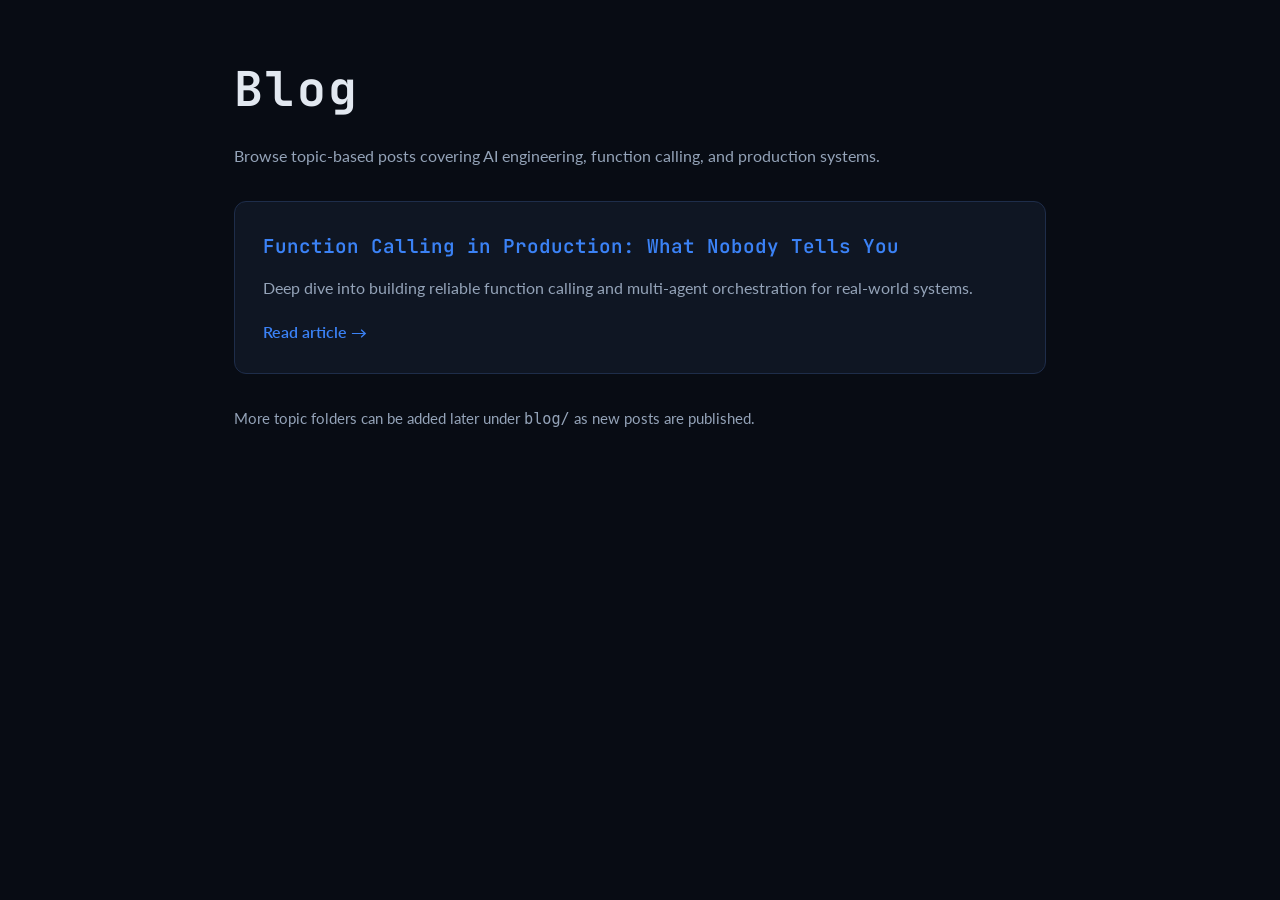
==== blog/index.html @ 5566c1a2 "Refactor code structure for improved readability and maintainability" ====
<!DOCTYPE html>
<html lang="en">
<head>
<meta charset="UTF-8">
<meta name="viewport" content="width=device-width, initial-scale=1.0">
<title>Blog — Brij Mohan</title>
<meta name="description" content="Brij Mohan's blog topics and articles on AI, function calling, and engineering leadership." />
<link rel="preconnect" href="https://fonts.googleapis.com">
<link href="https://fonts.googleapis.com/css2?family=JetBrains+Mono:wght@400;500&family=Lato:wght@300;400;700&display=swap" rel="stylesheet">
<style>
  :root {
    --bg: #080c14;
    --surface: #0f1623;
    --border: #1e2d4a;
    --text: #e2e8f0;
    --muted: #94a3b8;
    --accent: #3b82f6;
    --radius: 12px;
  }
  *, *::before, *::after { box-sizing: border-box; margin: 0; padding: 0; }
  body { min-height: 100vh; background: var(--bg); color: var(--text); font-family: 'Lato', sans-serif; line-height: 1.7; }
  .page { max-width: 860px; margin: 0 auto; padding: 3rem 1.5rem; }
  a { color: var(--accent); text-decoration: none; }
  .heading { margin-bottom: 2rem; }
  .heading h1 { font-family: 'JetBrains Mono', monospace; font-size: clamp(2rem, 4vw, 3rem); letter-spacing: 0.05em; }
  .heading p { color: var(--muted); margin-top: 0.75rem; max-width: 720px; }
  .card { background: var(--surface); border: 1px solid var(--border); border-radius: var(--radius); padding: 1.75rem; margin-bottom: 1rem; }
  .card h2 { font-family: 'JetBrains Mono', monospace; font-size: 1.2rem; margin-bottom: 0.75rem; }
  .card p { color: var(--muted); margin-bottom: 1rem; }
  .card a { font-weight: 600; }
  .note { color: var(--muted); font-size: 0.95rem; margin-top: 2rem; }
  @media (max-width: 640px) { .page { padding: 2rem 1rem; } }
</style>
</head>
<body>
  <main class="page">
    <div class="heading">
      <h1>Blog</h1>
      <p>Browse topic-based posts covering AI engineering, function calling, and production systems.</p>
    </div>

    <article class="card">
      <h2><a href="./function-calling/">Function Calling in Production: What Nobody Tells You</a></h2>
      <p>Deep dive into building reliable function calling and multi-agent orchestration for real-world systems.</p>
      <a href="./function-calling/">Read article →</a>
    </article>

    <div class="note">More topic folders can be added later under <code>blog/</code> as new posts are published.</div>
  </main>
</body>
</html>
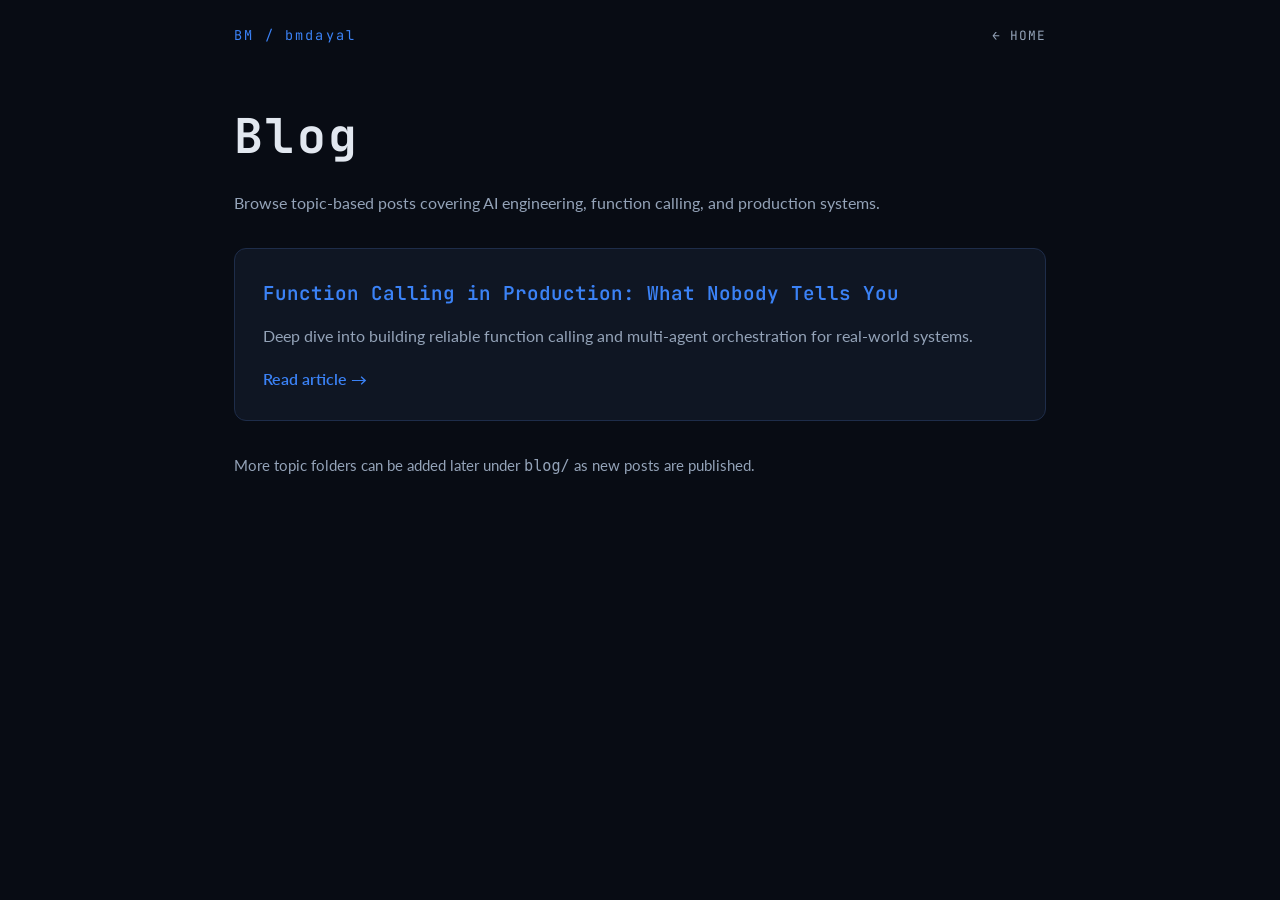
==== commit 78316d63: "Add navigation bar to blog and function calling pages for improved user experience" ====
--- a/blog/index.html
+++ b/blog/index.html
@@ -19,6 +19,10 @@
   }
   *, *::before, *::after { box-sizing: border-box; margin: 0; padding: 0; }
   body { min-height: 100vh; background: var(--bg); color: var(--text); font-family: 'Lato', sans-serif; line-height: 1.7; }
+  .page-nav { display: flex; align-items: center; justify-content: space-between; max-width: 860px; margin: 0 auto; padding: 1.5rem 1.5rem 0; gap: 1rem; }
+  .nav-logo { font-family: 'JetBrains Mono', monospace; font-size: 0.85rem; letter-spacing: 0.16em; color: var(--accent); text-decoration: none; }
+  .nav-back { font-family: 'JetBrains Mono', monospace; font-size: 0.8rem; color: var(--muted); text-decoration: none; text-transform: uppercase; letter-spacing: 0.08em; }
+  .nav-back:hover { color: var(--text); }
   .page { max-width: 860px; margin: 0 auto; padding: 3rem 1.5rem; }
   a { color: var(--accent); text-decoration: none; }
   .heading { margin-bottom: 2rem; }
@@ -33,6 +37,10 @@
 </style>
 </head>
 <body>
+  <nav class="page-nav">
+    <a href="/" class="nav-logo">BM / bmdayal</a>
+    <a href="/" class="nav-back">← Home</a>
+  </nav>
   <main class="page">
     <div class="heading">
       <h1>Blog</h1>
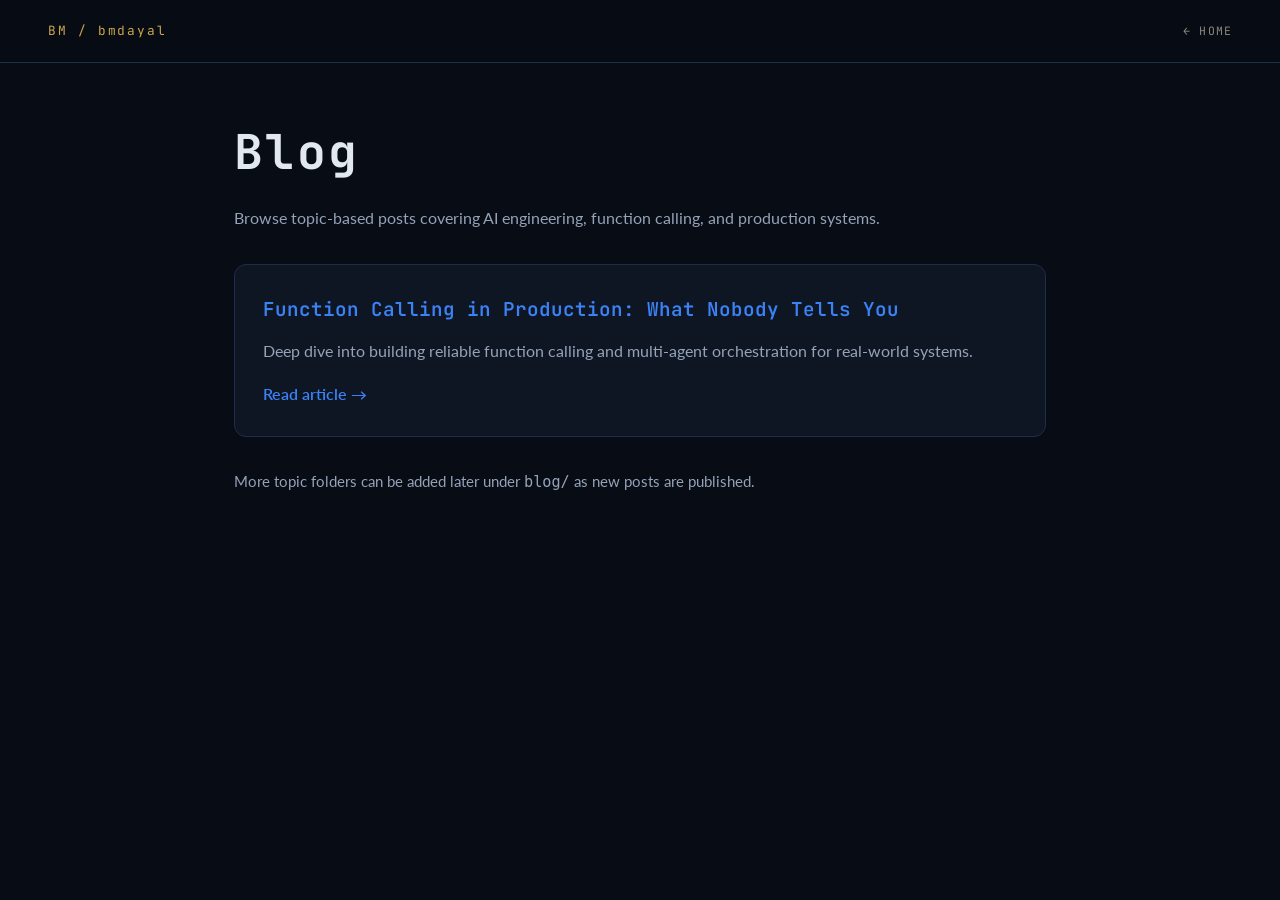
==== commit 5492fb8f: "Add sticky navigation and custom CSS properties for improved layout and design" ====
--- a/blog/index.html
+++ b/blog/index.html
@@ -15,14 +15,22 @@
     --text: #e2e8f0;
     --muted: #94a3b8;
     --accent: #3b82f6;
+    --gold: #c9a84c;
+    --text-dim: #8a8880;
     --radius: 12px;
   }
   *, *::before, *::after { box-sizing: border-box; margin: 0; padding: 0; }
   body { min-height: 100vh; background: var(--bg); color: var(--text); font-family: 'Lato', sans-serif; line-height: 1.7; }
-  .page-nav { display: flex; align-items: center; justify-content: space-between; max-width: 860px; margin: 0 auto; padding: 1.5rem 1.5rem 0; gap: 1rem; }
-  .nav-logo { font-family: 'JetBrains Mono', monospace; font-size: 0.85rem; letter-spacing: 0.16em; color: var(--accent); text-decoration: none; }
-  .nav-back { font-family: 'JetBrains Mono', monospace; font-size: 0.8rem; color: var(--muted); text-decoration: none; text-transform: uppercase; letter-spacing: 0.08em; }
-  .nav-back:hover { color: var(--text); }
+  nav {
+    position: sticky; top: 0; z-index: 100;
+    display: flex; align-items: center; justify-content: space-between;
+    padding: 1.25rem 3rem;
+    background: rgba(8,12,20,0.92); backdrop-filter: blur(12px);
+    border-bottom: 1px solid var(--border);
+  }
+  .nav-logo { font-family: 'JetBrains Mono', monospace; font-size: 0.8rem; letter-spacing: 0.15em; color: var(--gold); text-decoration: none; }
+  .nav-back { font-family: 'JetBrains Mono', monospace; font-size: 0.72rem; letter-spacing: 0.1em; color: var(--text-dim); text-decoration: none; text-transform: uppercase; transition: color 0.2s; }
+  .nav-back:hover { color: var(--gold); }
   .page { max-width: 860px; margin: 0 auto; padding: 3rem 1.5rem; }
   a { color: var(--accent); text-decoration: none; }
   .heading { margin-bottom: 2rem; }
@@ -37,7 +45,7 @@
 </style>
 </head>
 <body>
-  <nav class="page-nav">
+  <nav>
     <a href="/" class="nav-logo">BM / bmdayal</a>
     <a href="/" class="nav-back">← Home</a>
   </nav>
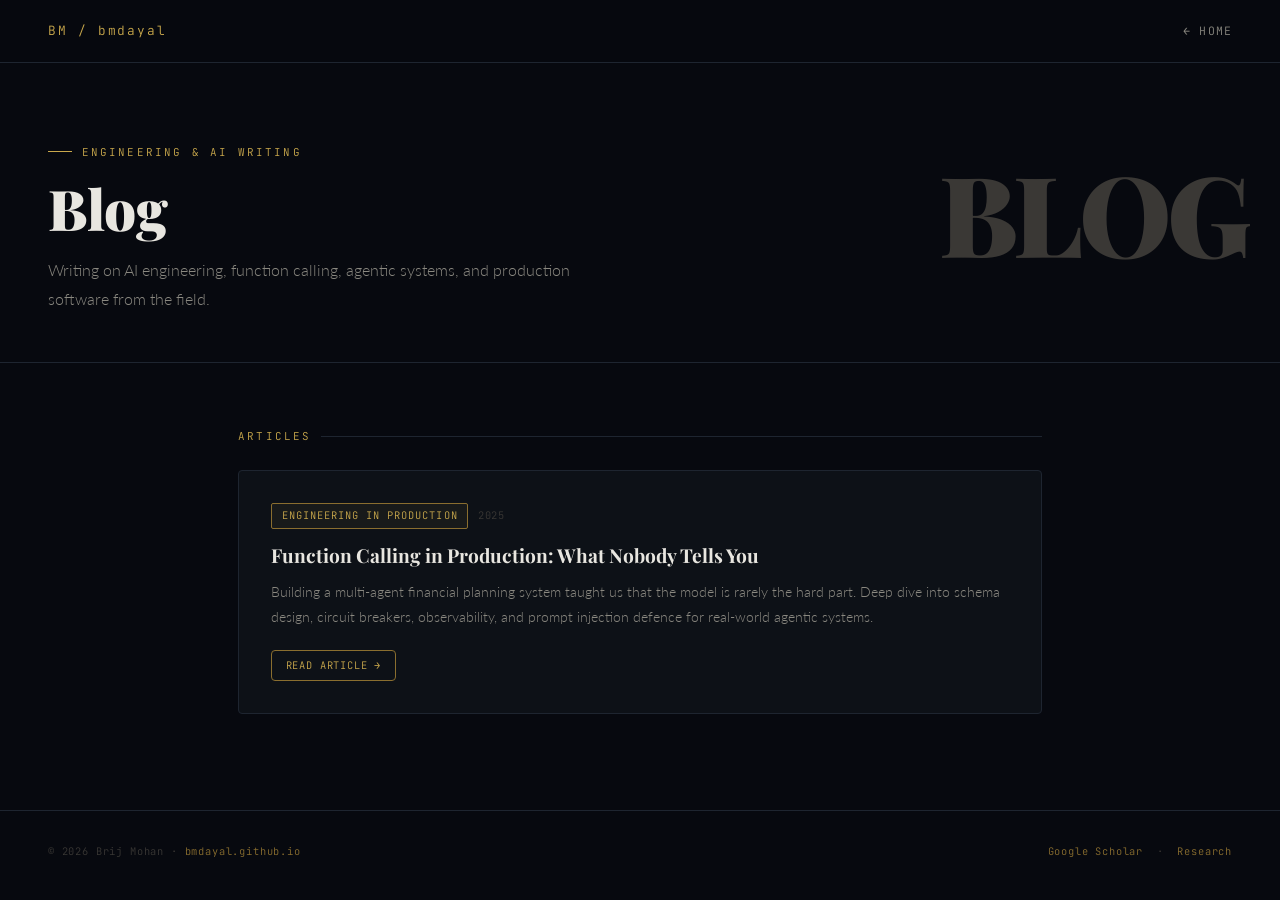
==== commit 6782d5b4: "Refactor navigation and layout for improved user experience and design consistency" ====
--- a/blog/index.html
+++ b/blog/index.html
@@ -1,67 +1,154 @@
 <!DOCTYPE html>
 <html lang="en">
 <head>
-<meta charset="UTF-8">
-<meta name="viewport" content="width=device-width, initial-scale=1.0">
-<title>Blog — Brij Mohan</title>
-<meta name="description" content="Brij Mohan's blog topics and articles on AI, function calling, and engineering leadership." />
-<link rel="preconnect" href="https://fonts.googleapis.com">
-<link href="https://fonts.googleapis.com/css2?family=JetBrains+Mono:wght@400;500&family=Lato:wght@300;400;700&display=swap" rel="stylesheet">
-<style>
-  :root {
-    --bg: #080c14;
-    --surface: #0f1623;
-    --border: #1e2d4a;
-    --text: #e2e8f0;
-    --muted: #94a3b8;
-    --accent: #3b82f6;
-    --gold: #c9a84c;
-    --text-dim: #8a8880;
-    --radius: 12px;
-  }
-  *, *::before, *::after { box-sizing: border-box; margin: 0; padding: 0; }
-  body { min-height: 100vh; background: var(--bg); color: var(--text); font-family: 'Lato', sans-serif; line-height: 1.7; }
-  nav {
-    position: sticky; top: 0; z-index: 100;
-    display: flex; align-items: center; justify-content: space-between;
-    padding: 1.25rem 3rem;
-    background: rgba(8,12,20,0.92); backdrop-filter: blur(12px);
-    border-bottom: 1px solid var(--border);
-  }
-  .nav-logo { font-family: 'JetBrains Mono', monospace; font-size: 0.8rem; letter-spacing: 0.15em; color: var(--gold); text-decoration: none; }
-  .nav-back { font-family: 'JetBrains Mono', monospace; font-size: 0.72rem; letter-spacing: 0.1em; color: var(--text-dim); text-decoration: none; text-transform: uppercase; transition: color 0.2s; }
-  .nav-back:hover { color: var(--gold); }
-  .page { max-width: 860px; margin: 0 auto; padding: 3rem 1.5rem; }
-  a { color: var(--accent); text-decoration: none; }
-  .heading { margin-bottom: 2rem; }
-  .heading h1 { font-family: 'JetBrains Mono', monospace; font-size: clamp(2rem, 4vw, 3rem); letter-spacing: 0.05em; }
-  .heading p { color: var(--muted); margin-top: 0.75rem; max-width: 720px; }
-  .card { background: var(--surface); border: 1px solid var(--border); border-radius: var(--radius); padding: 1.75rem; margin-bottom: 1rem; }
-  .card h2 { font-family: 'JetBrains Mono', monospace; font-size: 1.2rem; margin-bottom: 0.75rem; }
-  .card p { color: var(--muted); margin-bottom: 1rem; }
-  .card a { font-weight: 600; }
-  .note { color: var(--muted); font-size: 0.95rem; margin-top: 2rem; }
-  @media (max-width: 640px) { .page { padding: 2rem 1rem; } }
-</style>
+  <meta charset="UTF-8" />
+  <meta name="viewport" content="width=device-width, initial-scale=1.0" />
+  <title>Blog — Brij Mohan</title>
+  <meta name="description" content="Brij Mohan's writing on AI engineering, function calling, agentic systems, and production software." />
+  <link rel="preconnect" href="https://fonts.googleapis.com" />
+  <link href="https://fonts.googleapis.com/css2?family=Playfair+Display:wght@400;700;900&family=JetBrains+Mono:wght@300;400;500&family=Lato:wght@300;400;700&display=swap" rel="stylesheet" />
+  <style>
+    *, *::before, *::after { box-sizing: border-box; margin: 0; padding: 0; }
+    :root {
+      --bg: #07090f; --bg2: #0d1117; --bg3: #131922;
+      --gold: #c9a84c; --gold-dim: #8a6e2f;
+      --text: #e8e6e0; --text-dim: #8a8880; --text-faint: #3a3835;
+      --border: #1e2530; --radius: 4px;
+    }
+    body { background: var(--bg); color: var(--text); font-family: 'Lato', sans-serif; font-weight: 300; line-height: 1.7; }
+
+    nav {
+      position: sticky; top: 0; z-index: 100;
+      display: flex; align-items: center; justify-content: space-between;
+      padding: 1.25rem 3rem;
+      background: rgba(7,9,15,0.92); backdrop-filter: blur(12px);
+      border-bottom: 1px solid var(--border);
+    }
+    .nav-logo { font-family: 'JetBrains Mono', monospace; font-size: 0.8rem; color: var(--gold); letter-spacing: 0.15em; text-decoration: none; }
+    .nav-back { font-family: 'JetBrains Mono', monospace; font-size: 0.72rem; letter-spacing: 0.1em; color: var(--text-dim); text-decoration: none; text-transform: uppercase; transition: color 0.2s; }
+    .nav-back:hover { color: var(--gold); }
+
+    .page-hero {
+      padding: 5rem 3rem 3rem; border-bottom: 1px solid var(--border);
+      position: relative; overflow: hidden;
+    }
+    .page-hero::before {
+      content: 'BLOG';
+      position: absolute; right: 2rem; top: 50%; transform: translateY(-50%);
+      font-family: 'Playfair Display', serif; font-size: 7rem; font-weight: 900;
+      color: var(--text-faint); letter-spacing: -0.04em; pointer-events: none; user-select: none;
+    }
+    .page-eyebrow {
+      font-family: 'JetBrains Mono', monospace; font-size: 0.68rem; letter-spacing: 0.2em;
+      color: var(--gold); text-transform: uppercase; margin-bottom: 1rem;
+      display: flex; align-items: center; gap: 0.6rem;
+    }
+    .page-eyebrow::before { content: ''; display: inline-block; width: 24px; height: 1px; background: var(--gold); }
+    .page-title { font-family: 'Playfair Display', serif; font-size: clamp(2rem, 5vw, 3.5rem); font-weight: 900; line-height: 1.1; margin-bottom: 1rem; }
+    .page-subtitle { font-size: 1rem; color: var(--text-dim); max-width: 560px; line-height: 1.85; }
+
+    .content { max-width: 900px; margin: 0 auto; padding: 4rem 3rem; }
+
+    .section-label {
+      font-family: 'JetBrains Mono', monospace; font-size: 0.68rem; letter-spacing: 0.2em;
+      color: var(--gold); text-transform: uppercase; margin-bottom: 1.5rem;
+      display: flex; align-items: center; gap: 0.6rem;
+    }
+    .section-label::after { content: ''; flex: 1; height: 1px; background: var(--border); }
+
+    .posts { display: flex; flex-direction: column; gap: 1.5rem; }
+
+    .post-card {
+      background: var(--bg2); border: 1px solid var(--border); border-radius: var(--radius);
+      padding: 2rem; text-decoration: none; color: inherit; display: block;
+      transition: border-color 0.2s, background 0.2s;
+    }
+    .post-card:hover { border-color: var(--gold-dim); background: var(--bg3); }
+
+    .post-meta {
+      display: flex; flex-wrap: wrap; gap: 0.6rem; align-items: center; margin-bottom: 0.85rem;
+    }
+    .post-tag {
+      font-family: 'JetBrains Mono', monospace; font-size: 0.65rem; letter-spacing: 0.1em;
+      text-transform: uppercase; color: var(--gold);
+      border: 1px solid var(--gold-dim); background: rgba(201,168,76,0.06);
+      padding: 0.2rem 0.6rem; border-radius: 2px;
+    }
+    .post-date {
+      font-family: 'JetBrains Mono', monospace; font-size: 0.65rem; letter-spacing: 0.08em;
+      color: var(--text-faint);
+    }
+    .post-title {
+      font-family: 'Playfair Display', serif; font-size: 1.2rem; font-weight: 700;
+      color: var(--text); margin-bottom: 0.6rem; line-height: 1.4;
+    }
+    .post-desc {
+      font-size: 0.875rem; color: var(--text-dim); line-height: 1.8; margin-bottom: 1.25rem;
+    }
+    .post-link {
+      font-family: 'JetBrains Mono', monospace; font-size: 0.65rem; letter-spacing: 0.08em;
+      text-transform: uppercase; color: var(--gold);
+      border: 1px solid var(--gold-dim); padding: 0.35rem 0.85rem; border-radius: var(--radius);
+      display: inline-block; transition: background 0.2s;
+    }
+    .post-card:hover .post-link { background: rgba(201,168,76,0.08); }
+
+    footer {
+      padding: 2rem 3rem; border-top: 1px solid var(--border);
+      display: flex; align-items: center; justify-content: space-between; margin-top: 2rem;
+    }
+    footer p { font-family: 'JetBrains Mono', monospace; font-size: 0.65rem; letter-spacing: 0.08em; color: var(--text-faint); }
+    footer a { color: var(--gold-dim); text-decoration: none; }
+    footer a:hover { color: var(--gold); }
+
+    @media (max-width: 768px) {
+      nav { padding: 1rem 1.5rem; }
+      .page-hero { padding: 4rem 1.5rem 2rem; }
+      .page-hero::before { display: none; }
+      .content { padding: 2rem 1.5rem; }
+      footer { flex-direction: column; gap: 0.5rem; }
+    }
+  </style>
 </head>
 <body>
+
   <nav>
     <a href="/" class="nav-logo">BM / bmdayal</a>
     <a href="/" class="nav-back">← Home</a>
   </nav>
-  <main class="page">
-    <div class="heading">
-      <h1>Blog</h1>
-      <p>Browse topic-based posts covering AI engineering, function calling, and production systems.</p>
+
+  <div class="page-hero">
+    <div class="page-eyebrow">Engineering &amp; AI Writing</div>
+    <h1 class="page-title">Blog</h1>
+    <p class="page-subtitle">
+      Writing on AI engineering, function calling, agentic systems, and production software from the field.
+    </p>
+  </div>
+
+  <div class="content">
+    <div class="section-label">Articles</div>
+    <div class="posts">
+
+      <a href="./function-calling/" class="post-card">
+        <div class="post-meta">
+          <span class="post-tag">Engineering in Production</span>
+          <span class="post-date">2025</span>
+        </div>
+        <div class="post-title">Function Calling in Production: What Nobody Tells You</div>
+        <div class="post-desc">
+          Building a multi-agent financial planning system taught us that the model is rarely the hard part.
+          Deep dive into schema design, circuit breakers, observability, and prompt injection defence for real-world agentic systems.
+        </div>
+        <span class="post-link">Read article →</span>
+      </a>
+
     </div>
+  </div>
 
-    <article class="card">
-      <h2><a href="./function-calling/">Function Calling in Production: What Nobody Tells You</a></h2>
-      <p>Deep dive into building reliable function calling and multi-agent orchestration for real-world systems.</p>
-      <a href="./function-calling/">Read article →</a>
-    </article>
+  <footer>
+    <p>© 2026 Brij Mohan · <a href="/">bmdayal.github.io</a></p>
+    <p><a href="https://scholar.google.com/citations?user=OJgNT_oAAAAJ&hl=en" target="_blank">Google Scholar</a> &nbsp;·&nbsp; <a href="/research/">Research</a></p>
+  </footer>
 
-    <div class="note">More topic folders can be added later under <code>blog/</code> as new posts are published.</div>
-  </main>
 </body>
 </html>
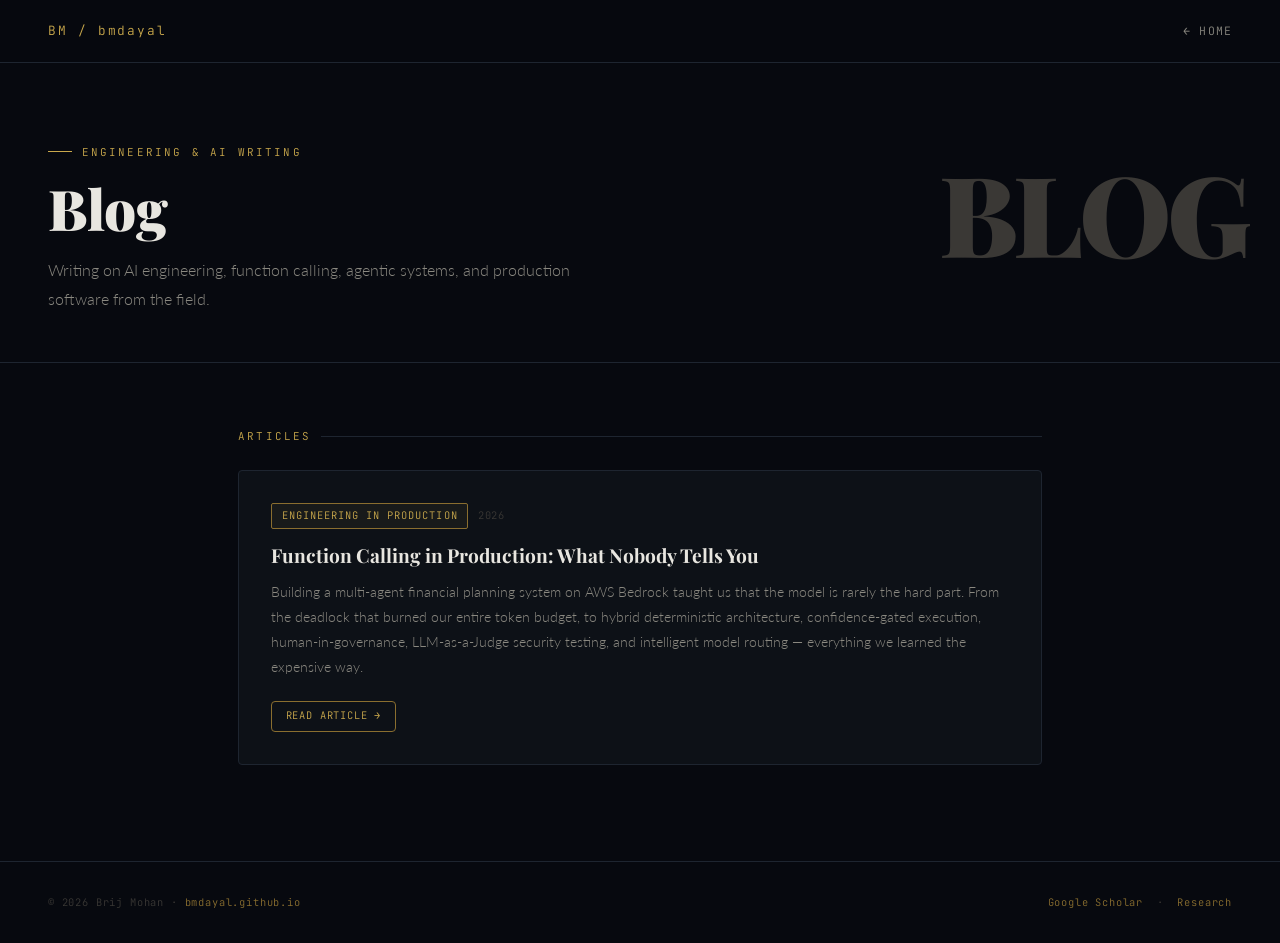
==== commit 1b5ec1cc: "Update publication year and enhance article description for clarity and detail" ====
--- a/blog/index.html
+++ b/blog/index.html
@@ -132,12 +132,13 @@
       <a href="./function-calling/" class="post-card">
         <div class="post-meta">
           <span class="post-tag">Engineering in Production</span>
-          <span class="post-date">2025</span>
+          <span class="post-date">2026</span>
         </div>
         <div class="post-title">Function Calling in Production: What Nobody Tells You</div>
         <div class="post-desc">
-          Building a multi-agent financial planning system taught us that the model is rarely the hard part.
-          Deep dive into schema design, circuit breakers, observability, and prompt injection defence for real-world agentic systems.
+          Building a multi-agent financial planning system on AWS Bedrock taught us that the model is rarely the hard part.
+          From the deadlock that burned our entire token budget, to hybrid deterministic architecture, confidence-gated execution,
+          human-in-governance, LLM-as-a-Judge security testing, and intelligent model routing — everything we learned the expensive way.
         </div>
         <span class="post-link">Read article →</span>
       </a>
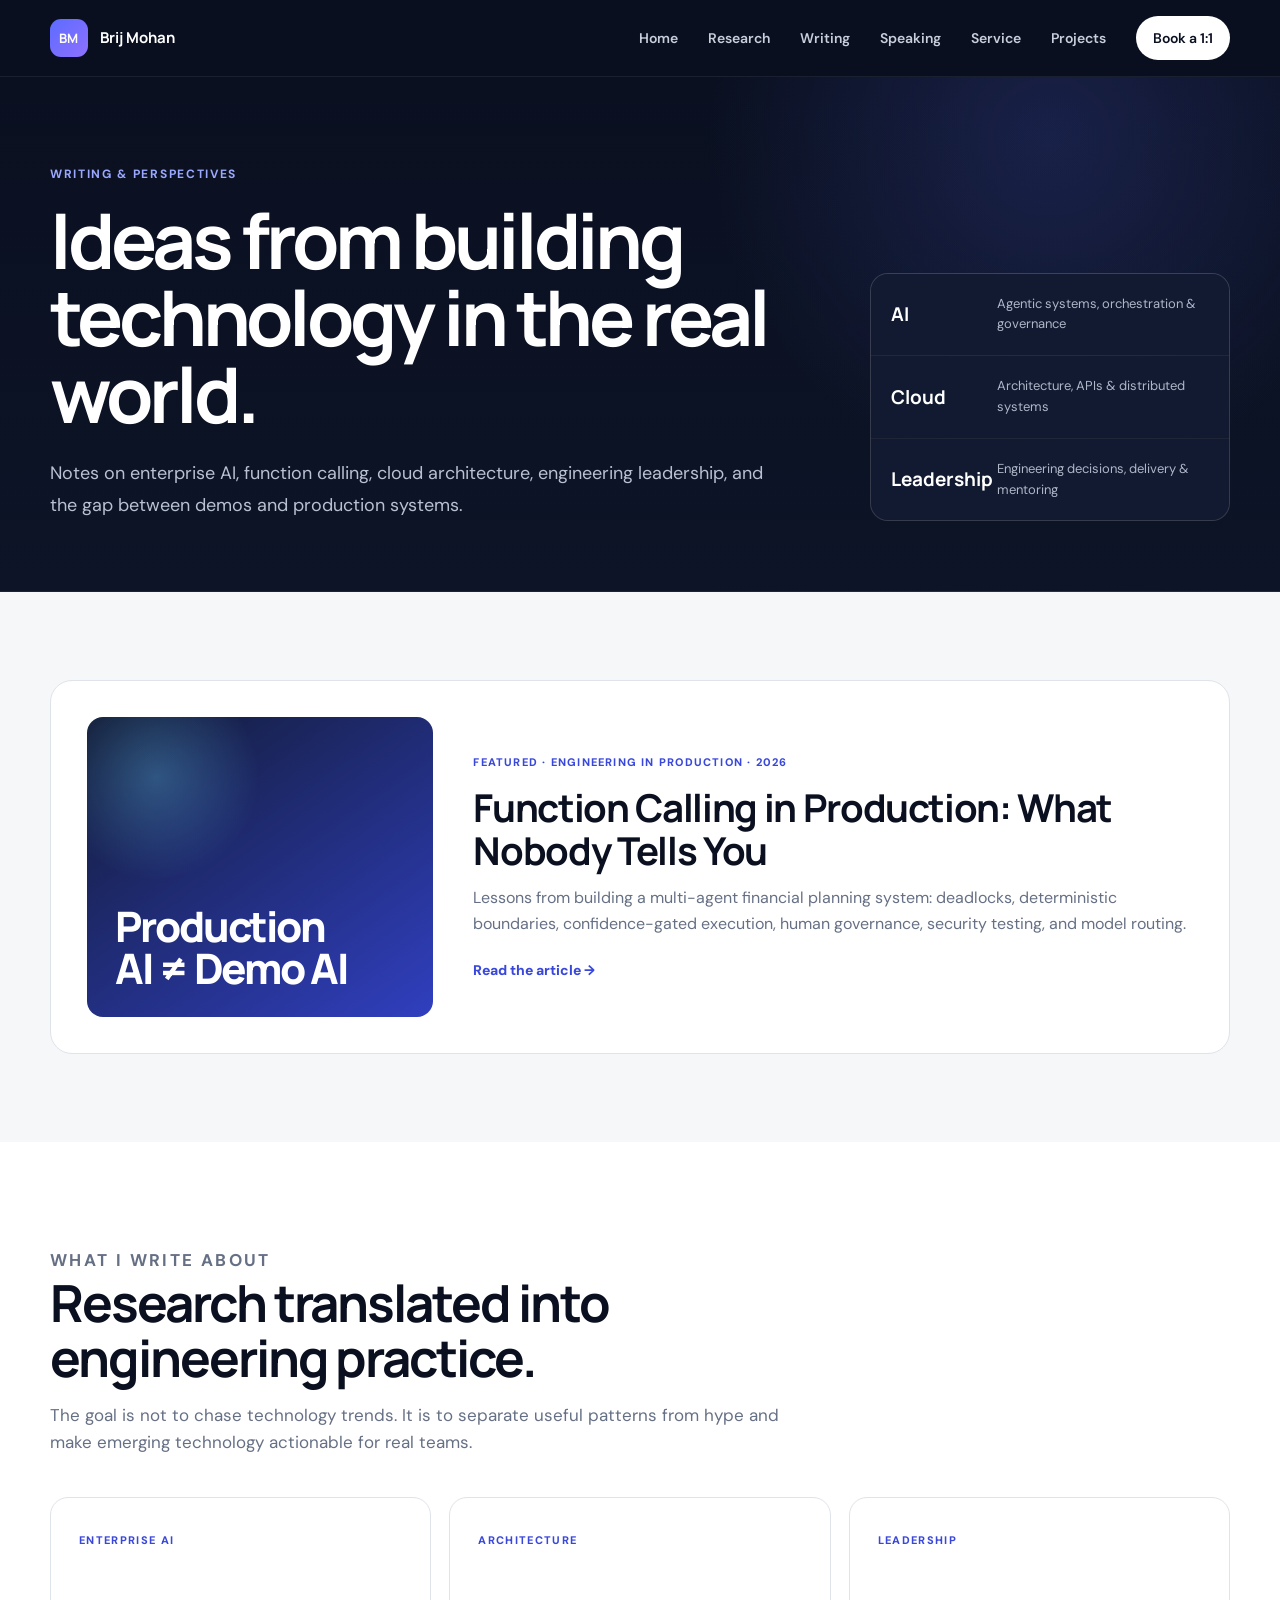
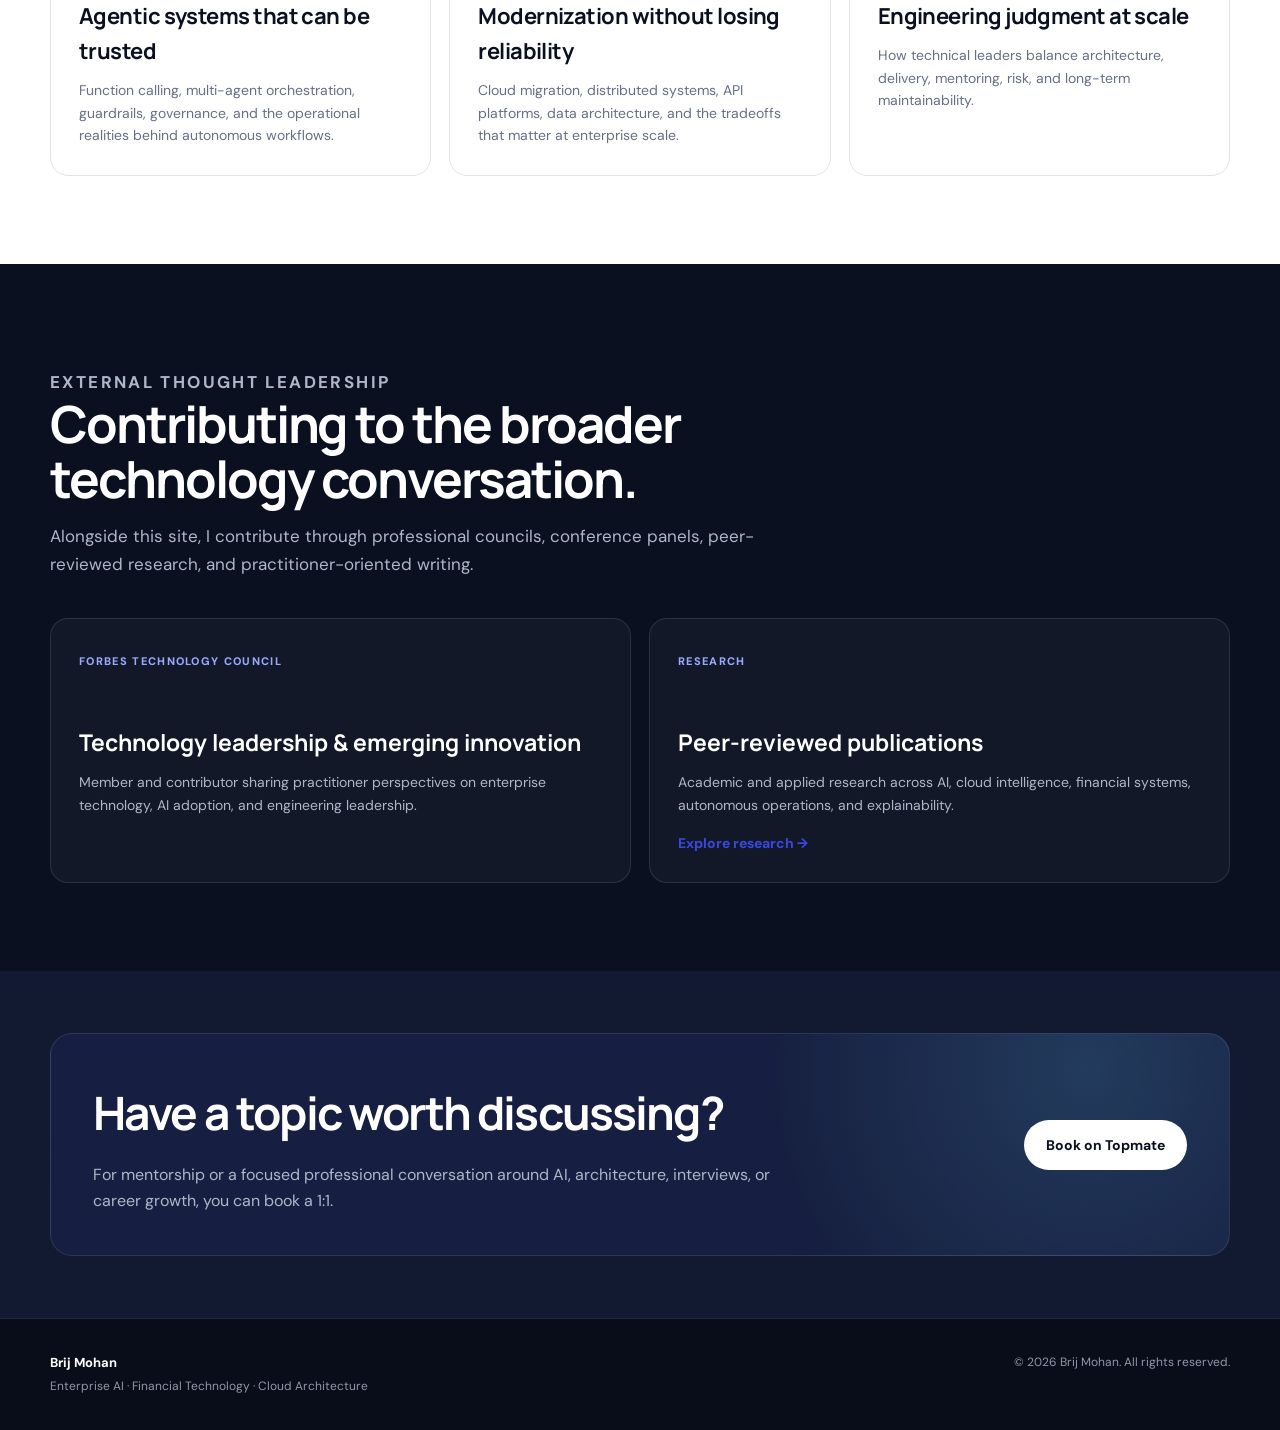
==== commit 4e21757d: "Refactor research page layout and styles; add new talks page with speaking engagements and themes" ====
--- a/blog/index.html
+++ b/blog/index.html
@@ -3,153 +3,126 @@
 <head>
   <meta charset="UTF-8" />
   <meta name="viewport" content="width=device-width, initial-scale=1.0" />
-  <title>Blog — Brij Mohan</title>
-  <meta name="description" content="Brij Mohan's writing on AI engineering, function calling, agentic systems, and production software." />
+  <meta name="description" content="Writing by Brij Mohan on enterprise AI, function calling, architecture, distributed systems, and engineering leadership." />
+  <meta name="author" content="Brij Mohan" />
+  <meta name="theme-color" content="#0a1020" />
+  <title>Writing & Perspectives | Brij Mohan</title>
   <link rel="preconnect" href="https://fonts.googleapis.com" />
-  <link href="https://fonts.googleapis.com/css2?family=Playfair+Display:wght@400;700;900&family=JetBrains+Mono:wght@300;400;500&family=Lato:wght@300;400;700&display=swap" rel="stylesheet" />
-  <style>
-    *, *::before, *::after { box-sizing: border-box; margin: 0; padding: 0; }
-    :root {
-      --bg: #07090f; --bg2: #0d1117; --bg3: #131922;
-      --gold: #c9a84c; --gold-dim: #8a6e2f;
-      --text: #e8e6e0; --text-dim: #8a8880; --text-faint: #3a3835;
-      --border: #1e2530; --radius: 4px;
-    }
-    body { background: var(--bg); color: var(--text); font-family: 'Lato', sans-serif; font-weight: 300; line-height: 1.7; }
-
-    nav {
-      position: sticky; top: 0; z-index: 100;
-      display: flex; align-items: center; justify-content: space-between;
-      padding: 1.25rem 3rem;
-      background: rgba(7,9,15,0.92); backdrop-filter: blur(12px);
-      border-bottom: 1px solid var(--border);
-    }
-    .nav-logo { font-family: 'JetBrains Mono', monospace; font-size: 0.8rem; color: var(--gold); letter-spacing: 0.15em; text-decoration: none; }
-    .nav-back { font-family: 'JetBrains Mono', monospace; font-size: 0.72rem; letter-spacing: 0.1em; color: var(--text-dim); text-decoration: none; text-transform: uppercase; transition: color 0.2s; }
-    .nav-back:hover { color: var(--gold); }
-
-    .page-hero {
-      padding: 5rem 3rem 3rem; border-bottom: 1px solid var(--border);
-      position: relative; overflow: hidden;
-    }
-    .page-hero::before {
-      content: 'BLOG';
-      position: absolute; right: 2rem; top: 50%; transform: translateY(-50%);
-      font-family: 'Playfair Display', serif; font-size: 7rem; font-weight: 900;
-      color: var(--text-faint); letter-spacing: -0.04em; pointer-events: none; user-select: none;
-    }
-    .page-eyebrow {
-      font-family: 'JetBrains Mono', monospace; font-size: 0.68rem; letter-spacing: 0.2em;
-      color: var(--gold); text-transform: uppercase; margin-bottom: 1rem;
-      display: flex; align-items: center; gap: 0.6rem;
-    }
-    .page-eyebrow::before { content: ''; display: inline-block; width: 24px; height: 1px; background: var(--gold); }
-    .page-title { font-family: 'Playfair Display', serif; font-size: clamp(2rem, 5vw, 3.5rem); font-weight: 900; line-height: 1.1; margin-bottom: 1rem; }
-    .page-subtitle { font-size: 1rem; color: var(--text-dim); max-width: 560px; line-height: 1.85; }
-
-    .content { max-width: 900px; margin: 0 auto; padding: 4rem 3rem; }
-
-    .section-label {
-      font-family: 'JetBrains Mono', monospace; font-size: 0.68rem; letter-spacing: 0.2em;
-      color: var(--gold); text-transform: uppercase; margin-bottom: 1.5rem;
-      display: flex; align-items: center; gap: 0.6rem;
-    }
-    .section-label::after { content: ''; flex: 1; height: 1px; background: var(--border); }
-
-    .posts { display: flex; flex-direction: column; gap: 1.5rem; }
-
-    .post-card {
-      background: var(--bg2); border: 1px solid var(--border); border-radius: var(--radius);
-      padding: 2rem; text-decoration: none; color: inherit; display: block;
-      transition: border-color 0.2s, background 0.2s;
-    }
-    .post-card:hover { border-color: var(--gold-dim); background: var(--bg3); }
-
-    .post-meta {
-      display: flex; flex-wrap: wrap; gap: 0.6rem; align-items: center; margin-bottom: 0.85rem;
-    }
-    .post-tag {
-      font-family: 'JetBrains Mono', monospace; font-size: 0.65rem; letter-spacing: 0.1em;
-      text-transform: uppercase; color: var(--gold);
-      border: 1px solid var(--gold-dim); background: rgba(201,168,76,0.06);
-      padding: 0.2rem 0.6rem; border-radius: 2px;
-    }
-    .post-date {
-      font-family: 'JetBrains Mono', monospace; font-size: 0.65rem; letter-spacing: 0.08em;
-      color: var(--text-faint);
-    }
-    .post-title {
-      font-family: 'Playfair Display', serif; font-size: 1.2rem; font-weight: 700;
-      color: var(--text); margin-bottom: 0.6rem; line-height: 1.4;
-    }
-    .post-desc {
-      font-size: 0.875rem; color: var(--text-dim); line-height: 1.8; margin-bottom: 1.25rem;
-    }
-    .post-link {
-      font-family: 'JetBrains Mono', monospace; font-size: 0.65rem; letter-spacing: 0.08em;
-      text-transform: uppercase; color: var(--gold);
-      border: 1px solid var(--gold-dim); padding: 0.35rem 0.85rem; border-radius: var(--radius);
-      display: inline-block; transition: background 0.2s;
-    }
-    .post-card:hover .post-link { background: rgba(201,168,76,0.08); }
-
-    footer {
-      padding: 2rem 3rem; border-top: 1px solid var(--border);
-      display: flex; align-items: center; justify-content: space-between; margin-top: 2rem;
-    }
-    footer p { font-family: 'JetBrains Mono', monospace; font-size: 0.65rem; letter-spacing: 0.08em; color: var(--text-faint); }
-    footer a { color: var(--gold-dim); text-decoration: none; }
-    footer a:hover { color: var(--gold); }
-
-    @media (max-width: 768px) {
-      nav { padding: 1rem 1.5rem; }
-      .page-hero { padding: 4rem 1.5rem 2rem; }
-      .page-hero::before { display: none; }
-      .content { padding: 2rem 1.5rem; }
-      footer { flex-direction: column; gap: 0.5rem; }
-    }
-  </style>
+  <link rel="preconnect" href="https://fonts.gstatic.com" crossorigin />
+  <link href="https://fonts.googleapis.com/css2?family=DM+Sans:wght@400;500;600;700&family=Manrope:wght@500;600;700;800&display=swap" rel="stylesheet" />
+  <link rel="stylesheet" href="/style.css" />
 </head>
 <body>
-
-  <nav>
-    <a href="/" class="nav-logo">BM / bmdayal</a>
-    <a href="/" class="nav-back">← Home</a>
-  </nav>
-
-  <div class="page-hero">
-    <div class="page-eyebrow">Engineering &amp; AI Writing</div>
-    <h1 class="page-title">Blog</h1>
-    <p class="page-subtitle">
-      Writing on AI engineering, function calling, agentic systems, and production software from the field.
-    </p>
-  </div>
-
-  <div class="content">
-    <div class="section-label">Articles</div>
-    <div class="posts">
-
-      <a href="./function-calling/" class="post-card">
-        <div class="post-meta">
-          <span class="post-tag">Engineering in Production</span>
-          <span class="post-date">2026</span>
-        </div>
-        <div class="post-title">Function Calling in Production: What Nobody Tells You</div>
-        <div class="post-desc">
-          Building a multi-agent financial planning system on AWS Bedrock taught us that the model is rarely the hard part.
-          From the deadlock that burned our entire token budget, to hybrid deterministic architecture, confidence-gated execution,
-          human-in-governance, LLM-as-a-Judge security testing, and intelligent model routing — everything we learned the expensive way.
-        </div>
-        <span class="post-link">Read article →</span>
+  <a class="skip-link" href="#main">Skip to content</a>
+  
+  <header class="site-header">
+    <div class="container nav-shell">
+      <a class="brand" href="/">
+        <span class="brand-mark">BM</span><span class="brand-text">Brij Mohan</span>
       </a>
-
+      <button class="nav-toggle" aria-expanded="false" aria-controls="primary-nav" aria-label="Toggle navigation">
+        <span></span><span></span><span></span>
+      </button>
+      <nav class="nav-links" id="primary-nav">
+        <a href="/">Home</a>
+<a href="/research/">Research</a>
+<a href="/blog/" aria-current="page">Writing</a>
+<a href="/talks/">Speaking</a>
+<a href="/judging/">Service</a>
+<a href="/projects/">Projects</a>
+        <a class="nav-cta" href="https://topmate.io/mohanbrij" target="_blank" rel="noopener noreferrer">Book a 1:1</a>
+      </nav>
+    </div>
+  </header>
+  <main id="main">
+    
+<section class="inner-hero">
+  <div class="container inner-hero-grid">
+    <div>
+      <p class="eyebrow">Writing & Perspectives</p>
+      <h1 class="inner-title">Ideas from building technology in the real world.</h1>
+      <p class="inner-lede">Notes on enterprise AI, function calling, cloud architecture, engineering leadership, and the gap between demos and production systems.</p>
+    </div>
+    <div class="inner-stat-panel">
+      <div class="inner-stat"><strong>AI</strong><span>Agentic systems, orchestration & governance</span></div>
+      <div class="inner-stat"><strong>Cloud</strong><span>Architecture, APIs & distributed systems</span></div>
+      <div class="inner-stat"><strong>Leadership</strong><span>Engineering decisions, delivery & mentoring</span></div>
     </div>
   </div>
+</section>
 
-  <footer>
-    <p>© 2026 Brij Mohan · <a href="/">bmdayal.github.io</a></p>
-    <p><a href="https://scholar.google.com/citations?user=OJgNT_oAAAAJ&hl=en" target="_blank">Google Scholar</a> &nbsp;·&nbsp; <a href="/research/">Research</a></p>
+<section class="page-section page-section-light">
+  <div class="container">
+    <div class="article-feature">
+      <div class="article-art"><span>Production<br>AI ≠ Demo AI</span></div>
+      <div class="article-copy">
+        <span class="article-meta">Featured · Engineering in Production · 2026</span>
+        <h2>Function Calling in Production: What Nobody Tells You</h2>
+        <p>Lessons from building a multi-agent financial planning system: deadlocks, deterministic boundaries, confidence-gated execution, human governance, security testing, and model routing.</p>
+        <a class="inline-link" href="./function-calling/">Read the article →</a>
+      </div>
+    </div>
+  </div>
+</section>
+
+<section class="page-section page-section-white">
+  <div class="container">
+    <div class="page-heading">
+      <p class="eyebrow eyebrow-dark">What I Write About</p>
+      <h2>Research translated into engineering practice.</h2>
+      <p>The goal is not to chase technology trends. It is to separate useful patterns from hype and make emerging technology actionable for real teams.</p>
+    </div>
+    <div class="topic-grid">
+      <article class="topic-card"><span class="topic-kicker">Enterprise AI</span><h3>Agentic systems that can be trusted</h3><p>Function calling, multi-agent orchestration, guardrails, governance, and the operational realities behind autonomous workflows.</p></article>
+      <article class="topic-card"><span class="topic-kicker">Architecture</span><h3>Modernization without losing reliability</h3><p>Cloud migration, distributed systems, API platforms, data architecture, and the tradeoffs that matter at enterprise scale.</p></article>
+      <article class="topic-card"><span class="topic-kicker">Leadership</span><h3>Engineering judgment at scale</h3><p>How technical leaders balance architecture, delivery, mentoring, risk, and long-term maintainability.</p></article>
+    </div>
+  </div>
+</section>
+
+<section class="page-section page-section-dark">
+  <div class="container">
+    <div class="page-heading">
+      <p class="eyebrow">External Thought Leadership</p>
+      <h2>Contributing to the broader technology conversation.</h2>
+      <p>Alongside this site, I contribute through professional councils, conference panels, peer-reviewed research, and practitioner-oriented writing.</p>
+    </div>
+    <div class="dark-card-grid">
+      <article class="dark-info-card"><span class="card-eyebrow">Forbes Technology Council</span><h3>Technology leadership & emerging innovation</h3><p>Member and contributor sharing practitioner perspectives on enterprise technology, AI adoption, and engineering leadership.</p></article>
+      <article class="dark-info-card"><span class="card-eyebrow">Research</span><h3>Peer-reviewed publications</h3><p>Academic and applied research across AI, cloud intelligence, financial systems, autonomous operations, and explainability.</p><p style="margin-top:16px"><a class="inline-link" href="/research/">Explore research →</a></p></article>
+    </div>
+  </div>
+</section>
+
+<section class="page-cta">
+  <div class="container page-cta-card">
+    <div><h2>Have a topic worth discussing?</h2><p>For mentorship or a focused professional conversation around AI, architecture, interviews, or career growth, you can book a 1:1.</p></div>
+    <a class="button button-light" href="https://topmate.io/mohanbrij" target="_blank" rel="noopener noreferrer">Book on Topmate</a>
+  </div>
+</section>
+
+  </main>
+  
+  <footer class="site-footer">
+    <div class="container footer-row">
+      <div><strong>Brij Mohan</strong><span>Enterprise AI · Financial Technology · Cloud Architecture</span></div>
+      <p>© 2026 Brij Mohan. All rights reserved.</p>
+    </div>
   </footer>
-
+  <script>
+    const toggle = document.querySelector('.nav-toggle');
+    const nav = document.querySelector('.nav-links');
+    if (toggle && nav) {
+      toggle.addEventListener('click', () => {
+        const expanded = toggle.getAttribute('aria-expanded') === 'true';
+        toggle.setAttribute('aria-expanded', String(!expanded));
+        nav.classList.toggle('is-open');
+      });
+      nav.querySelectorAll('a').forEach(a => a.addEventListener('click', () => {
+        nav.classList.remove('is-open');
+        toggle.setAttribute('aria-expanded','false');
+      }));
+    }
+  </script>
 </body>
-</html>
+</html>
--- a/style.css
+++ b/style.css
@@ -0,0 +1,1389 @@
+:root {
+  --ink: #0b1020;
+  --ink-soft: #151d33;
+  --paper: #f6f7f9;
+  --white: #ffffff;
+  --muted: #667085;
+  --muted-light: #a9b0c1;
+  --line: #dfe3ea;
+  --line-dark: rgba(255, 255, 255, 0.11);
+  --accent: #5b6cff;
+  --accent-deep: #3948da;
+  --accent-soft: #e8ebff;
+  --cyan: #6bd8ff;
+  --radius-lg: 28px;
+  --radius-md: 18px;
+  --radius-sm: 12px;
+  --shadow: 0 24px 70px rgba(10, 16, 32, 0.12);
+  --container: 1180px;
+}
+
+* {
+  box-sizing: border-box;
+}
+
+html {
+  scroll-behavior: smooth;
+}
+
+body {
+  margin: 0;
+  font-family: "DM Sans", system-ui, -apple-system, BlinkMacSystemFont, "Segoe UI", sans-serif;
+  color: var(--white);
+  background: var(--ink);
+  line-height: 1.6;
+  -webkit-font-smoothing: antialiased;
+}
+
+img {
+  display: block;
+  max-width: 100%;
+}
+
+a {
+  color: inherit;
+  text-decoration: none;
+}
+
+button,
+a {
+  -webkit-tap-highlight-color: transparent;
+}
+
+.container {
+  width: min(calc(100% - 40px), var(--container));
+  margin-inline: auto;
+}
+
+.skip-link {
+  position: fixed;
+  left: 12px;
+  top: -60px;
+  z-index: 999;
+  padding: 10px 14px;
+  border-radius: 8px;
+  background: var(--white);
+  color: var(--ink);
+}
+
+.skip-link:focus {
+  top: 12px;
+}
+
+.site-header {
+  position: sticky;
+  top: 0;
+  z-index: 100;
+  background: rgba(10, 16, 32, 0.82);
+  backdrop-filter: blur(18px);
+  border-bottom: 1px solid rgba(255, 255, 255, 0.07);
+}
+
+.nav-shell {
+  min-height: 76px;
+  display: flex;
+  align-items: center;
+  justify-content: space-between;
+  gap: 24px;
+}
+
+.brand {
+  display: inline-flex;
+  align-items: center;
+  gap: 12px;
+  font-family: "Manrope", sans-serif;
+  font-weight: 700;
+}
+
+.brand-mark {
+  display: grid;
+  place-items: center;
+  width: 38px;
+  height: 38px;
+  border-radius: 11px;
+  background: linear-gradient(135deg, var(--accent), #8f70ff);
+  font-size: 13px;
+  letter-spacing: 0.06em;
+}
+
+.brand-text {
+  font-size: 15px;
+}
+
+.nav-links {
+  display: flex;
+  align-items: center;
+  gap: 30px;
+  font-size: 14px;
+  font-weight: 600;
+  color: #c8cedb;
+}
+
+.nav-links > a:not(.nav-cta) {
+  transition: color 180ms ease;
+}
+
+.nav-links > a:not(.nav-cta):hover {
+  color: var(--white);
+}
+
+.nav-cta {
+  padding: 11px 17px;
+  border-radius: 999px;
+  background: var(--white);
+  color: var(--ink);
+  transition: transform 180ms ease, box-shadow 180ms ease;
+}
+
+.nav-cta:hover {
+  transform: translateY(-1px);
+  box-shadow: 0 8px 28px rgba(255, 255, 255, 0.14);
+}
+
+.nav-toggle {
+  display: none;
+  width: 42px;
+  height: 42px;
+  padding: 10px;
+  border: 0;
+  background: transparent;
+}
+
+.nav-toggle span {
+  display: block;
+  width: 100%;
+  height: 2px;
+  margin: 5px 0;
+  background: var(--white);
+}
+
+.section {
+  position: relative;
+  padding: 108px 0;
+}
+
+.hero {
+  min-height: calc(100vh - 76px);
+  display: flex;
+  align-items: center;
+  overflow: hidden;
+  padding-top: 90px;
+  background:
+    radial-gradient(circle at 78% 18%, rgba(91, 108, 255, 0.16), transparent 28%),
+    linear-gradient(180deg, #0a1020 0%, #0d1427 100%);
+}
+
+.hero-glow {
+  position: absolute;
+  border-radius: 999px;
+  filter: blur(1px);
+  pointer-events: none;
+}
+
+.hero-glow-one {
+  width: 520px;
+  height: 520px;
+  right: -240px;
+  top: 80px;
+  border: 1px solid rgba(107, 216, 255, 0.18);
+}
+
+.hero-glow-two {
+  width: 760px;
+  height: 760px;
+  right: -310px;
+  top: -30px;
+  border: 1px solid rgba(91, 108, 255, 0.12);
+}
+
+.hero-grid {
+  display: grid;
+  grid-template-columns: minmax(0, 1.4fr) minmax(300px, 0.6fr);
+  gap: 76px;
+  align-items: center;
+}
+
+.eyebrow {
+  margin: 0 0 18px;
+  color: #9aa9ff;
+  font-size: 12px;
+  font-weight: 700;
+  letter-spacing: 0.14em;
+  text-transform: uppercase;
+}
+
+.eyebrow-dark {
+  color: var(--accent-deep);
+}
+
+.hero h1 {
+  max-width: 820px;
+  margin: 0;
+  font-family: "Manrope", sans-serif;
+  font-size: clamp(48px, 6vw, 84px);
+  line-height: 0.98;
+  letter-spacing: -0.055em;
+}
+
+.hero-lede {
+  max-width: 740px;
+  margin: 28px 0 0;
+  color: #bdc5d5;
+  font-size: clamp(18px, 2vw, 21px);
+  line-height: 1.7;
+}
+
+.hero-lede strong {
+  color: var(--white);
+  font-weight: 600;
+}
+
+.hero-actions {
+  display: flex;
+  flex-wrap: wrap;
+  gap: 14px;
+  margin-top: 36px;
+}
+
+.button {
+  display: inline-flex;
+  align-items: center;
+  justify-content: center;
+  min-height: 50px;
+  padding: 0 22px;
+  border-radius: 999px;
+  font-size: 14px;
+  font-weight: 700;
+  transition: transform 180ms ease, box-shadow 180ms ease, background 180ms ease;
+}
+
+.button:hover {
+  transform: translateY(-2px);
+}
+
+.button-primary {
+  background: linear-gradient(135deg, var(--accent), #7c5cff);
+  box-shadow: 0 12px 34px rgba(91, 108, 255, 0.25);
+}
+
+.button-secondary {
+  border: 1px solid rgba(255, 255, 255, 0.18);
+  background: rgba(255, 255, 255, 0.04);
+}
+
+.button-secondary:hover {
+  background: rgba(255, 255, 255, 0.08);
+}
+
+.button-dark {
+  background: var(--ink);
+  color: var(--white);
+}
+
+.button-light {
+  background: var(--white);
+  color: var(--ink);
+}
+
+.hero-proof {
+  display: grid;
+  grid-template-columns: repeat(4, 1fr);
+  gap: 20px;
+  margin-top: 64px;
+  padding-top: 30px;
+  border-top: 1px solid var(--line-dark);
+}
+
+.hero-proof div {
+  display: grid;
+  gap: 4px;
+}
+
+.hero-proof strong {
+  font-family: "Manrope", sans-serif;
+  font-size: 19px;
+}
+
+.hero-proof span {
+  color: var(--muted-light);
+  font-size: 12px;
+}
+
+.profile-card {
+  overflow: hidden;
+  border: 1px solid rgba(255, 255, 255, 0.11);
+  border-radius: var(--radius-lg);
+  background: rgba(255, 255, 255, 0.045);
+  box-shadow: 0 34px 80px rgba(0, 0, 0, 0.22);
+}
+
+.profile-image-wrap {
+  aspect-ratio: 4 / 4.7;
+  overflow: hidden;
+  background: #19233b;
+}
+
+.profile-image {
+  width: 100%;
+  height: 100%;
+  object-fit: cover;
+  object-position: center top;
+}
+
+.profile-card-body {
+  padding: 26px;
+}
+
+.profile-kicker {
+  margin: 0 0 5px;
+  color: #9aa9ff;
+  font-size: 11px;
+  font-weight: 700;
+  letter-spacing: 0.12em;
+  text-transform: uppercase;
+}
+
+.profile-card h2 {
+  margin: 0;
+  font-family: "Manrope", sans-serif;
+  font-size: 27px;
+}
+
+.profile-card p:not(.profile-kicker) {
+  margin: 8px 0 18px;
+  color: #aeb7c8;
+  font-size: 14px;
+}
+
+.profile-links {
+  display: flex;
+  flex-wrap: wrap;
+  gap: 16px;
+  padding-top: 18px;
+  border-top: 1px solid var(--line-dark);
+  font-size: 13px;
+  font-weight: 600;
+}
+
+.profile-links a:hover {
+  color: var(--cyan);
+}
+
+.trust-strip {
+  border-top: 1px solid rgba(255, 255, 255, 0.08);
+  border-bottom: 1px solid rgba(255, 255, 255, 0.08);
+  background: #0b1223;
+}
+
+.trust-row {
+  min-height: 88px;
+  display: flex;
+  align-items: center;
+  justify-content: space-between;
+  gap: 22px;
+  color: #aeb7c8;
+  font-size: 12px;
+  font-weight: 700;
+  letter-spacing: 0.06em;
+  text-transform: uppercase;
+}
+
+.section-light {
+  color: var(--ink);
+  background: var(--paper);
+}
+
+.section-topless {
+  padding-top: 20px;
+}
+
+.two-column {
+  display: grid;
+  grid-template-columns: 0.75fr 1.25fr;
+  gap: 90px;
+}
+
+.section-title {
+  max-width: 800px;
+  margin: 0;
+  font-family: "Manrope", sans-serif;
+  font-size: clamp(38px, 5vw, 60px);
+  line-height: 1.08;
+  letter-spacing: -0.04em;
+}
+
+.dark-title {
+  color: var(--ink);
+}
+
+.prose {
+  max-width: 720px;
+  color: #4d586c;
+  font-size: 19px;
+  line-height: 1.85;
+}
+
+.prose p {
+  margin: 0 0 22px;
+}
+
+.section-heading {
+  margin-bottom: 48px;
+}
+
+.compact-heading {
+  margin-bottom: 38px;
+}
+
+.section-intro {
+  max-width: 680px;
+  margin: 20px 0 0;
+  color: #657086;
+  font-size: 17px;
+}
+
+.card-grid {
+  display: grid;
+  gap: 20px;
+}
+
+.impact-grid {
+  grid-template-columns: repeat(2, 1fr);
+}
+
+.feature-card {
+  position: relative;
+  min-height: 310px;
+  padding: 34px;
+  overflow: hidden;
+  border: 1px solid var(--line);
+  border-radius: var(--radius-md);
+  background: var(--white);
+  transition: transform 180ms ease, box-shadow 180ms ease;
+}
+
+.feature-card:hover {
+  transform: translateY(-4px);
+  box-shadow: var(--shadow);
+}
+
+.card-number {
+  display: inline-block;
+  margin-bottom: 70px;
+  color: var(--accent-deep);
+  font-family: "Manrope", sans-serif;
+  font-size: 13px;
+  font-weight: 800;
+}
+
+.feature-card h3 {
+  margin: 0 0 12px;
+  font-family: "Manrope", sans-serif;
+  font-size: 27px;
+  letter-spacing: -0.025em;
+}
+
+.feature-card p {
+  max-width: 520px;
+  margin: 0;
+  color: #667085;
+}
+
+.section-dark {
+  background:
+    radial-gradient(circle at 15% 20%, rgba(91, 108, 255, 0.12), transparent 24%),
+    #0a1020;
+}
+
+.work-grid {
+  display: grid;
+  grid-template-columns: repeat(2, 1fr);
+  gap: 20px;
+}
+
+.work-card {
+  min-height: 300px;
+  display: flex;
+  flex-direction: column;
+  padding: 32px;
+  border: 1px solid var(--line-dark);
+  border-radius: var(--radius-md);
+  background: rgba(255, 255, 255, 0.035);
+  transition: transform 180ms ease, border-color 180ms ease, background 180ms ease;
+}
+
+.work-card:hover {
+  transform: translateY(-3px);
+  border-color: rgba(154, 169, 255, 0.48);
+  background: rgba(255, 255, 255, 0.055);
+}
+
+.work-label {
+  color: #9aa9ff;
+  font-size: 11px;
+  font-weight: 700;
+  letter-spacing: 0.12em;
+  text-transform: uppercase;
+}
+
+.work-card h3 {
+  margin: 34px 0 12px;
+  font-family: "Manrope", sans-serif;
+  font-size: 28px;
+}
+
+.work-card p {
+  margin: 0 0 32px;
+  color: #aeb7c8;
+}
+
+.text-link {
+  margin-top: auto;
+  font-size: 14px;
+  font-weight: 700;
+}
+
+.editorial-grid {
+  display: grid;
+  grid-template-columns: 0.9fr 1.1fr;
+  gap: 90px;
+  align-items: start;
+}
+
+.editorial-heading > p:not(.eyebrow) {
+  max-width: 520px;
+  margin: 25px 0 28px;
+  color: #667085;
+  font-size: 17px;
+}
+
+.publication-list {
+  border-top: 1px solid #cfd5df;
+}
+
+.publication-list article {
+  padding: 28px 0;
+  border-bottom: 1px solid #cfd5df;
+}
+
+.publication-list span {
+  color: var(--accent-deep);
+  font-size: 11px;
+  font-weight: 700;
+  letter-spacing: 0.09em;
+  text-transform: uppercase;
+}
+
+.publication-list h3 {
+  margin: 8px 0 0;
+  font-family: "Manrope", sans-serif;
+  font-size: 22px;
+  line-height: 1.35;
+  letter-spacing: -0.02em;
+}
+
+.section-accent {
+  background: linear-gradient(135deg, #3545d9, #5b6cff 60%, #6c58e9);
+}
+
+.light-intro {
+  color: rgba(255, 255, 255, 0.78);
+}
+
+.service-grid {
+  display: grid;
+  grid-template-columns: repeat(4, 1fr);
+  gap: 16px;
+}
+
+.service-grid article {
+  min-height: 270px;
+  padding: 26px;
+  border: 1px solid rgba(255, 255, 255, 0.2);
+  border-radius: var(--radius-md);
+  background: rgba(255, 255, 255, 0.08);
+}
+
+.service-icon {
+  display: grid;
+  place-items: center;
+  width: 42px;
+  height: 42px;
+  border-radius: 12px;
+  background: rgba(255, 255, 255, 0.14);
+  font-family: "Manrope", sans-serif;
+  font-size: 12px;
+  font-weight: 800;
+}
+
+.service-grid h3 {
+  margin: 56px 0 10px;
+  font-family: "Manrope", sans-serif;
+  font-size: 21px;
+}
+
+.service-grid p {
+  margin: 0;
+  color: rgba(255, 255, 255, 0.8);
+  font-size: 14px;
+}
+
+.recognition-list {
+  border-top: 1px solid #cfd5df;
+}
+
+.recognition-item {
+  display: grid;
+  grid-template-columns: 130px 1fr;
+  gap: 30px;
+  padding: 28px 0;
+  border-bottom: 1px solid #cfd5df;
+}
+
+.recognition-year {
+  color: var(--accent-deep);
+  font-family: "Manrope", sans-serif;
+  font-size: 13px;
+  font-weight: 800;
+}
+
+.recognition-item h3 {
+  margin: 0 0 5px;
+  font-family: "Manrope", sans-serif;
+  font-size: 23px;
+  letter-spacing: -0.02em;
+}
+
+.recognition-item p {
+  margin: 0;
+  color: #667085;
+}
+
+.mentorship-section {
+  padding: 60px 0;
+  background: #111a31;
+}
+
+.mentorship-card {
+  display: grid;
+  grid-template-columns: 1.3fr 0.7fr;
+  gap: 70px;
+  align-items: center;
+  padding: 52px;
+  border: 1px solid rgba(255, 255, 255, 0.1);
+  border-radius: var(--radius-lg);
+  background:
+    radial-gradient(circle at 88% 15%, rgba(107, 216, 255, 0.16), transparent 32%),
+    linear-gradient(135deg, rgba(91, 108, 255, 0.2), rgba(255, 255, 255, 0.03));
+}
+
+.mentorship-card h2 {
+  margin: 0;
+  font-family: "Manrope", sans-serif;
+  font-size: clamp(32px, 4vw, 48px);
+  line-height: 1.08;
+  letter-spacing: -0.035em;
+}
+
+.mentorship-card p:not(.eyebrow) {
+  max-width: 700px;
+  margin: 18px 0 0;
+  color: #b8c0d0;
+}
+
+.mentorship-actions {
+  display: grid;
+  gap: 12px;
+  justify-items: start;
+}
+
+.mentorship-actions span {
+  color: #9099ac;
+  font-size: 12px;
+}
+
+.contact-section {
+  padding-top: 90px;
+  padding-bottom: 90px;
+}
+
+.contact-grid {
+  display: grid;
+  grid-template-columns: 1fr 1fr;
+  gap: 80px;
+}
+
+.contact-copy {
+  color: #596579;
+  font-size: 18px;
+}
+
+.contact-copy p {
+  margin-top: 0;
+}
+
+.contact-links {
+  display: flex;
+  flex-wrap: wrap;
+  gap: 20px;
+  padding-top: 18px;
+}
+
+.contact-links a {
+  color: var(--ink);
+  font-size: 14px;
+  font-weight: 700;
+}
+
+.contact-links a:hover {
+  color: var(--accent-deep);
+}
+
+.site-footer {
+  padding: 34px 0;
+  border-top: 1px solid var(--line-dark);
+  background: #080d19;
+}
+
+.footer-row {
+  display: flex;
+  justify-content: space-between;
+  gap: 30px;
+  color: #8f98aa;
+  font-size: 12px;
+}
+
+.footer-row > div {
+  display: grid;
+  gap: 3px;
+}
+
+.footer-row strong {
+  color: var(--white);
+  font-size: 13px;
+}
+
+.footer-row p {
+  margin: 0;
+}
+
+@media (max-width: 980px) {
+  .hero-grid,
+  .editorial-grid,
+  .two-column,
+  .contact-grid {
+    grid-template-columns: 1fr;
+    gap: 52px;
+  }
+
+  .hero {
+    min-height: auto;
+  }
+
+  .profile-card {
+    max-width: 440px;
+  }
+
+  .service-grid {
+    grid-template-columns: repeat(2, 1fr);
+  }
+
+  .mentorship-card {
+    grid-template-columns: 1fr;
+    gap: 34px;
+  }
+
+  .trust-row {
+    flex-wrap: wrap;
+    justify-content: flex-start;
+    padding: 24px 0;
+  }
+
+  .trust-row span {
+    flex: 1 1 28%;
+  }
+}
+
+@media (max-width: 760px) {
+  .container {
+    width: min(calc(100% - 28px), var(--container));
+  }
+
+  .section {
+    padding: 78px 0;
+  }
+
+  .section-topless {
+    padding-top: 0;
+  }
+
+  .nav-toggle {
+    display: block;
+  }
+
+  .nav-links {
+    position: absolute;
+    top: 76px;
+    left: 14px;
+    right: 14px;
+    display: none;
+    flex-direction: column;
+    align-items: stretch;
+    gap: 2px;
+    padding: 12px;
+    border: 1px solid rgba(255, 255, 255, 0.1);
+    border-radius: 16px;
+    background: #10182b;
+    box-shadow: 0 20px 60px rgba(0, 0, 0, 0.3);
+  }
+
+  .nav-links.is-open {
+    display: flex;
+  }
+
+  .nav-links a {
+    padding: 12px;
+  }
+
+  .nav-cta {
+    margin-top: 6px;
+    text-align: center;
+  }
+
+  .hero {
+    padding-top: 68px;
+  }
+
+  .hero-grid {
+    gap: 48px;
+  }
+
+  .hero h1 {
+    font-size: clamp(44px, 13vw, 66px);
+  }
+
+  .hero-proof {
+    grid-template-columns: repeat(2, 1fr);
+    gap: 24px;
+    margin-top: 48px;
+  }
+
+  .impact-grid,
+  .work-grid {
+    grid-template-columns: 1fr;
+  }
+
+  .feature-card {
+    min-height: 260px;
+  }
+
+  .card-number {
+    margin-bottom: 48px;
+  }
+
+  .service-grid {
+    grid-template-columns: 1fr;
+  }
+
+  .service-grid article {
+    min-height: 230px;
+  }
+
+  .service-grid h3 {
+    margin-top: 44px;
+  }
+
+  .recognition-item {
+    grid-template-columns: 1fr;
+    gap: 8px;
+  }
+
+  .mentorship-card {
+    padding: 34px 26px;
+  }
+
+  .footer-row {
+    flex-direction: column;
+  }
+}
+
+@media (max-width: 460px) {
+  .hero-actions,
+  .hero-actions .button,
+  .mentorship-actions,
+  .mentorship-actions .button {
+    width: 100%;
+  }
+
+  .trust-row span {
+    flex-basis: 45%;
+  }
+
+  .profile-links {
+    gap: 12px;
+  }
+}
+
+
+/* =========================================================
+   Inner pages
+   ========================================================= */
+
+.inner-hero {
+  padding: 88px 0 70px;
+  overflow: hidden;
+  background:
+    radial-gradient(circle at 82% 12%, rgba(91, 108, 255, 0.18), transparent 30%),
+    linear-gradient(180deg, #0a1020 0%, #0d1427 100%);
+  border-bottom: 1px solid rgba(255,255,255,.08);
+}
+
+.inner-hero-grid {
+  display: grid;
+  grid-template-columns: minmax(0, 1.35fr) minmax(260px, .65fr);
+  gap: 72px;
+  align-items: end;
+}
+
+.inner-title {
+  margin: 0;
+  max-width: 850px;
+  font-family: "Manrope", sans-serif;
+  font-size: clamp(46px, 6vw, 78px);
+  line-height: 1;
+  letter-spacing: -.052em;
+}
+
+.inner-lede {
+  max-width: 720px;
+  margin: 24px 0 0;
+  color: #b8c1d2;
+  font-size: 18px;
+  line-height: 1.8;
+}
+
+.inner-stat-panel {
+  display: grid;
+  gap: 1px;
+  overflow: hidden;
+  border: 1px solid rgba(255,255,255,.1);
+  border-radius: 18px;
+  background: rgba(255,255,255,.08);
+}
+
+.inner-stat {
+  display: grid;
+  grid-template-columns: 90px 1fr;
+  gap: 16px;
+  align-items: center;
+  padding: 20px;
+  background: #111a31;
+}
+
+.inner-stat strong {
+  font-family: "Manrope", sans-serif;
+  font-size: 19px;
+}
+
+.inner-stat span {
+  color: #aeb7c8;
+  font-size: 13px;
+}
+
+.subnav {
+  background: #0b1223;
+  border-bottom: 1px solid rgba(255,255,255,.08);
+}
+
+.subnav-row {
+  min-height: 64px;
+  display: flex;
+  align-items: center;
+  gap: 25px;
+  overflow-x: auto;
+  scrollbar-width: none;
+}
+
+.subnav-row::-webkit-scrollbar {
+  display: none;
+}
+
+.subnav-row a {
+  flex: 0 0 auto;
+  color: #aeb7c8;
+  font-size: 13px;
+  font-weight: 700;
+}
+
+.subnav-row a:hover,
+.subnav-row a[aria-current="page"] {
+  color: #fff;
+}
+
+.page-section {
+  padding: 88px 0;
+}
+
+.page-section-light {
+  background: var(--paper);
+  color: var(--ink);
+}
+
+.page-section-white {
+  background: #fff;
+  color: var(--ink);
+}
+
+.page-section-dark {
+  background: #0a1020;
+  color: #fff;
+}
+
+.page-heading {
+  max-width: 760px;
+  margin-bottom: 40px;
+}
+
+.page-heading h2 {
+  margin: 0;
+  font-family: "Manrope", sans-serif;
+  font-size: clamp(34px, 4vw, 52px);
+  line-height: 1.08;
+  letter-spacing: -.04em;
+}
+
+.page-heading p {
+  margin: 17px 0 0;
+  color: #667085;
+  font-size: 17px;
+}
+
+.page-section-dark .page-heading p {
+  color: #aeb7c8;
+}
+
+.topic-grid {
+  display: grid;
+  grid-template-columns: repeat(3, 1fr);
+  gap: 18px;
+}
+
+.topic-card {
+  min-height: 230px;
+  padding: 28px;
+  border: 1px solid var(--line);
+  border-radius: 18px;
+  background: #fff;
+}
+
+.topic-card .topic-kicker {
+  display: inline-block;
+  margin-bottom: 50px;
+  color: var(--accent-deep);
+  font-size: 11px;
+  font-weight: 800;
+  letter-spacing: .12em;
+  text-transform: uppercase;
+}
+
+.topic-card h3 {
+  margin: 0 0 10px;
+  font-family: "Manrope", sans-serif;
+  font-size: 22px;
+  letter-spacing: -.025em;
+}
+
+.topic-card p {
+  margin: 0;
+  color: #667085;
+  font-size: 14px;
+}
+
+.portfolio-list {
+  border-top: 1px solid var(--line);
+}
+
+.portfolio-item {
+  display: grid;
+  grid-template-columns: 150px minmax(0, 1fr) 180px;
+  gap: 28px;
+  padding: 30px 0;
+  border-bottom: 1px solid var(--line);
+}
+
+.portfolio-meta {
+  color: var(--accent-deep);
+  font-size: 12px;
+  font-weight: 800;
+  line-height: 1.55;
+  letter-spacing: .04em;
+  text-transform: uppercase;
+}
+
+.portfolio-main h3 {
+  margin: 0 0 9px;
+  font-family: "Manrope", sans-serif;
+  font-size: 23px;
+  line-height: 1.35;
+  letter-spacing: -.025em;
+}
+
+.portfolio-main p {
+  margin: 0;
+  color: #667085;
+  font-size: 14px;
+  line-height: 1.75;
+}
+
+.portfolio-tags {
+  display: flex;
+  flex-wrap: wrap;
+  gap: 7px;
+  align-content: flex-start;
+  justify-content: flex-end;
+}
+
+.mini-tag {
+  display: inline-flex;
+  padding: 6px 9px;
+  border-radius: 999px;
+  background: #eef0f5;
+  color: #4f5b70;
+  font-size: 10px;
+  font-weight: 800;
+  letter-spacing: .05em;
+  text-transform: uppercase;
+}
+
+.timeline {
+  position: relative;
+  display: grid;
+  gap: 0;
+  border-top: 1px solid var(--line);
+}
+
+.timeline-item {
+  display: grid;
+  grid-template-columns: 140px 1fr;
+  gap: 32px;
+  padding: 29px 0;
+  border-bottom: 1px solid var(--line);
+}
+
+.timeline-date {
+  color: var(--accent-deep);
+  font-size: 12px;
+  font-weight: 800;
+  letter-spacing: .04em;
+  text-transform: uppercase;
+}
+
+.timeline-copy h3 {
+  margin: 0 0 8px;
+  font-family: "Manrope", sans-serif;
+  font-size: 22px;
+  letter-spacing: -.02em;
+}
+
+.timeline-copy p {
+  margin: 0;
+  color: #667085;
+}
+
+.timeline-copy .timeline-note {
+  display: block;
+  margin-top: 8px;
+  color: #8992a3;
+  font-size: 12px;
+}
+
+.dark-card-grid {
+  display: grid;
+  grid-template-columns: repeat(2, 1fr);
+  gap: 18px;
+}
+
+.dark-info-card {
+  min-height: 250px;
+  padding: 28px;
+  border: 1px solid rgba(255,255,255,.11);
+  border-radius: 18px;
+  background: rgba(255,255,255,.035);
+}
+
+.dark-info-card .card-eyebrow {
+  display: inline-block;
+  margin-bottom: 54px;
+  color: #9aa9ff;
+  font-size: 11px;
+  font-weight: 800;
+  letter-spacing: .12em;
+  text-transform: uppercase;
+}
+
+.dark-info-card h3 {
+  margin: 0 0 10px;
+  font-family: "Manrope", sans-serif;
+  font-size: 23px;
+}
+
+.dark-info-card p {
+  margin: 0;
+  color: #aeb7c8;
+  font-size: 14px;
+}
+
+.article-feature {
+  display: grid;
+  grid-template-columns: .65fr 1.35fr;
+  gap: 40px;
+  padding: 36px;
+  border: 1px solid var(--line);
+  border-radius: 22px;
+  background: #fff;
+}
+
+.article-art {
+  min-height: 300px;
+  display: flex;
+  align-items: end;
+  padding: 28px;
+  border-radius: 16px;
+  background:
+    radial-gradient(circle at 20% 20%, rgba(107,216,255,.28), transparent 28%),
+    linear-gradient(145deg, #121b35, #303fbf);
+  color: #fff;
+}
+
+.article-art span {
+  font-family: "Manrope", sans-serif;
+  font-size: 42px;
+  font-weight: 800;
+  line-height: 1;
+  letter-spacing: -.05em;
+}
+
+.article-copy {
+  display: flex;
+  flex-direction: column;
+  justify-content: center;
+}
+
+.article-copy .article-meta {
+  color: var(--accent-deep);
+  font-size: 11px;
+  font-weight: 800;
+  letter-spacing: .11em;
+  text-transform: uppercase;
+}
+
+.article-copy h2 {
+  margin: 15px 0 13px;
+  font-family: "Manrope", sans-serif;
+  font-size: clamp(30px, 3vw, 42px);
+  line-height: 1.12;
+  letter-spacing: -.035em;
+}
+
+.article-copy p {
+  margin: 0 0 22px;
+  color: #667085;
+}
+
+.inline-link {
+  color: var(--accent-deep);
+  font-size: 14px;
+  font-weight: 800;
+}
+
+.page-cta {
+  padding: 62px 0;
+  background: #111a31;
+}
+
+.page-cta-card {
+  display: grid;
+  grid-template-columns: 1fr auto;
+  gap: 40px;
+  align-items: center;
+  padding: 42px;
+  border: 1px solid rgba(255,255,255,.1);
+  border-radius: 22px;
+  background:
+    radial-gradient(circle at 88% 16%, rgba(107,216,255,.15), transparent 30%),
+    rgba(91,108,255,.08);
+}
+
+.page-cta-card h2 {
+  margin: 0;
+  font-family: "Manrope", sans-serif;
+  font-size: clamp(30px, 4vw, 46px);
+  letter-spacing: -.04em;
+}
+
+.page-cta-card p {
+  max-width: 700px;
+  margin: 12px 0 0;
+  color: #aeb7c8;
+}
+
+.small-disclaimer {
+  margin-top: 28px;
+  color: #8992a3;
+  font-size: 12px;
+  line-height: 1.7;
+}
+
+@media (max-width: 900px) {
+  .inner-hero-grid,
+  .article-feature {
+    grid-template-columns: 1fr;
+  }
+
+  .topic-grid {
+    grid-template-columns: repeat(2, 1fr);
+  }
+
+  .portfolio-item {
+    grid-template-columns: 120px 1fr;
+  }
+
+  .portfolio-tags {
+    grid-column: 2;
+    justify-content: flex-start;
+  }
+}
+
+@media (max-width: 680px) {
+  .inner-hero {
+    padding: 66px 0 54px;
+  }
+
+  .topic-grid,
+  .dark-card-grid {
+    grid-template-columns: 1fr;
+  }
+
+  .portfolio-item,
+  .timeline-item {
+    grid-template-columns: 1fr;
+    gap: 8px;
+  }
+
+  .portfolio-tags {
+    grid-column: 1;
+  }
+
+  .page-cta-card {
+    grid-template-columns: 1fr;
+    padding: 30px 24px;
+  }
+
+  .article-feature {
+    padding: 20px;
+  }
+
+  .article-art {
+    min-height: 220px;
+  }
+}
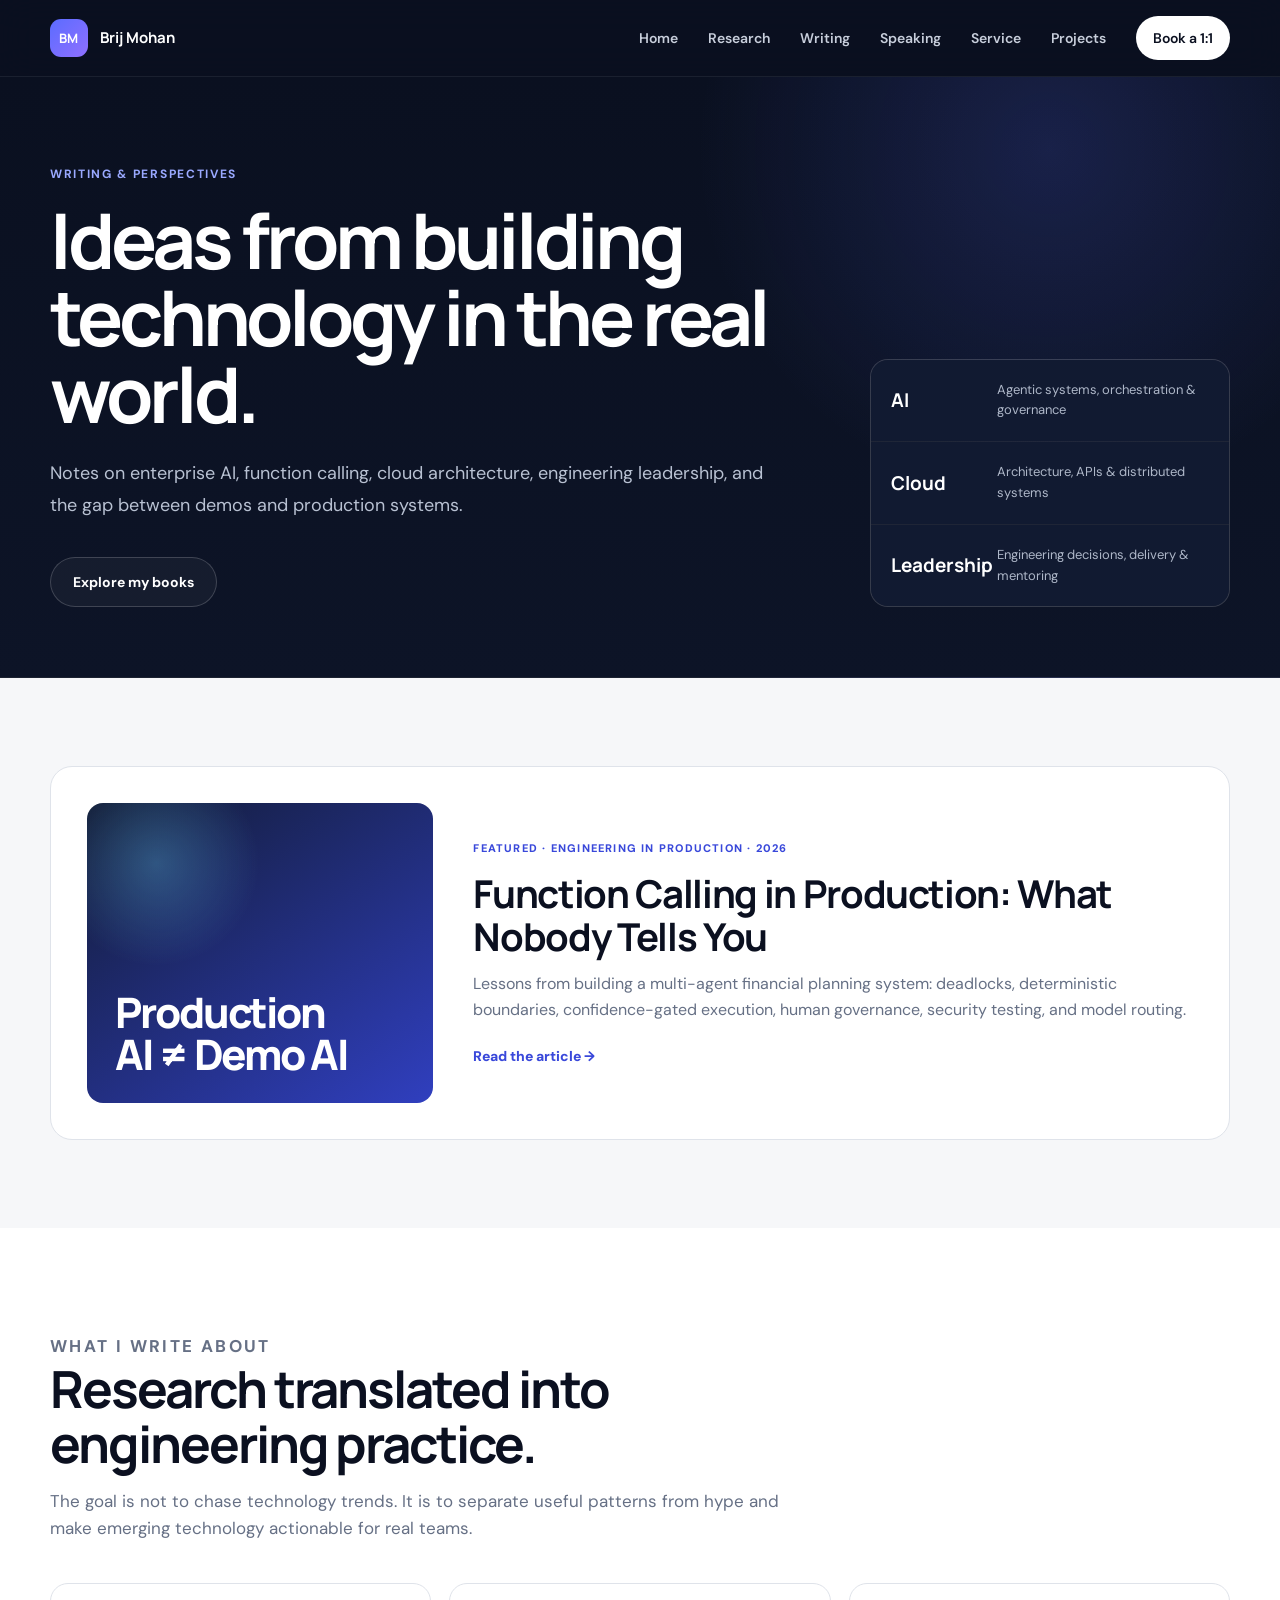
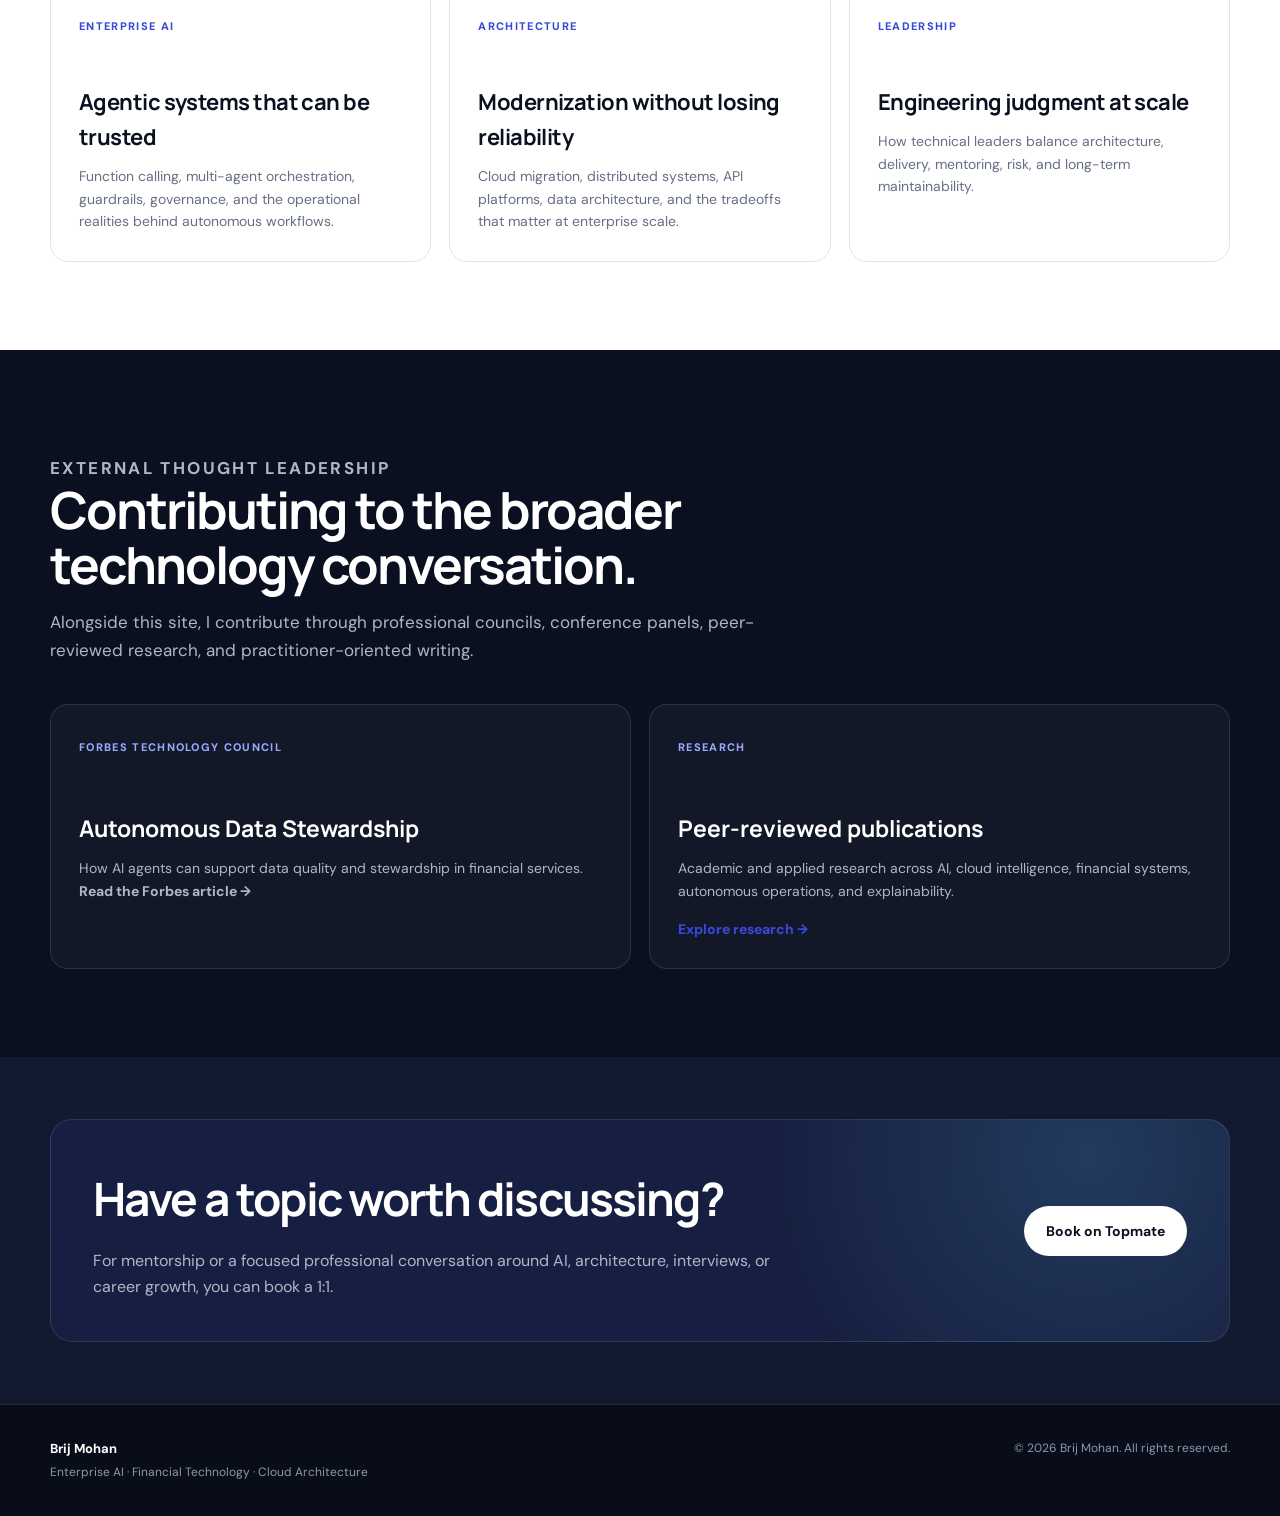
==== commit 08a4ae5d: "Add books and recent professional service to portfolio" ====
--- a/blog/index.html
+++ b/blog/index.html
@@ -42,6 +42,9 @@
       <p class="eyebrow">Writing & Perspectives</p>
       <h1 class="inner-title">Ideas from building technology in the real world.</h1>
       <p class="inner-lede">Notes on enterprise AI, function calling, cloud architecture, engineering leadership, and the gap between demos and production systems.</p>
+      <div class="hero-actions">
+        <a class="button button-secondary" href="/#books">Explore my books</a>
+      </div>
     </div>
     <div class="inner-stat-panel">
       <div class="inner-stat"><strong>AI</strong><span>Agentic systems, orchestration & governance</span></div>
@@ -88,7 +91,12 @@
       <p>Alongside this site, I contribute through professional councils, conference panels, peer-reviewed research, and practitioner-oriented writing.</p>
     </div>
     <div class="dark-card-grid">
-      <article class="dark-info-card"><span class="card-eyebrow">Forbes Technology Council</span><h3>Technology leadership & emerging innovation</h3><p>Member and contributor sharing practitioner perspectives on enterprise technology, AI adoption, and engineering leadership.</p></article>
+      <article class="dark-info-card">
+        <span class="card-eyebrow">Forbes Technology Council</span>
+        <h3>Autonomous Data Stewardship</h3>
+        <p>How AI agents can support data quality and stewardship in financial services.</p>
+        <p><a class="text-link" href="https://www.forbes.com/councils/forbestechcouncil/2026/05/21/autonomous-data-stewardship-how-ai-agents-are-redefining-master-data-management-in-financial-services/">Read the Forbes article →</a></p>
+      </article>
       <article class="dark-info-card"><span class="card-eyebrow">Research</span><h3>Peer-reviewed publications</h3><p>Academic and applied research across AI, cloud intelligence, financial systems, autonomous operations, and explainability.</p><p style="margin-top:16px"><a class="inline-link" href="/research/">Explore research →</a></p></article>
     </div>
   </div>
@@ -125,4 +133,4 @@
     }
   </script>
 </body>
-</html>+</html>
--- a/style.css
+++ b/style.css
@@ -327,7 +327,7 @@
   width: 100%;
   height: 100%;
   object-fit: cover;
-  object-position: center top;
+  object-position: center;
 }
 
 .profile-card-body {
@@ -489,6 +489,26 @@
   color: #667085;
 }
 
+.book-card {
+  min-height: auto;
+}
+
+.book-card .book-subtitle {
+  margin-bottom: 16px;
+  color: var(--ink);
+  font-weight: 700;
+}
+
+.book-card .book-detail {
+  margin-top: 16px;
+  font-size: 14px;
+}
+
+.book-card .inline-link {
+  display: inline-block;
+  margin-top: 12px;
+}
+
 .section-dark {
   background:
     radial-gradient(circle at 15% 20%, rgba(91, 108, 255, 0.12), transparent 24%),
@@ -626,6 +646,15 @@
   margin: 0;
   color: rgba(255, 255, 255, 0.8);
   font-size: 14px;
+}
+
+.service-actions {
+  margin-top: 24px;
+}
+
+#books,
+#recent-service {
+  scroll-margin-top: 76px;
 }
 
 .recognition-list {
